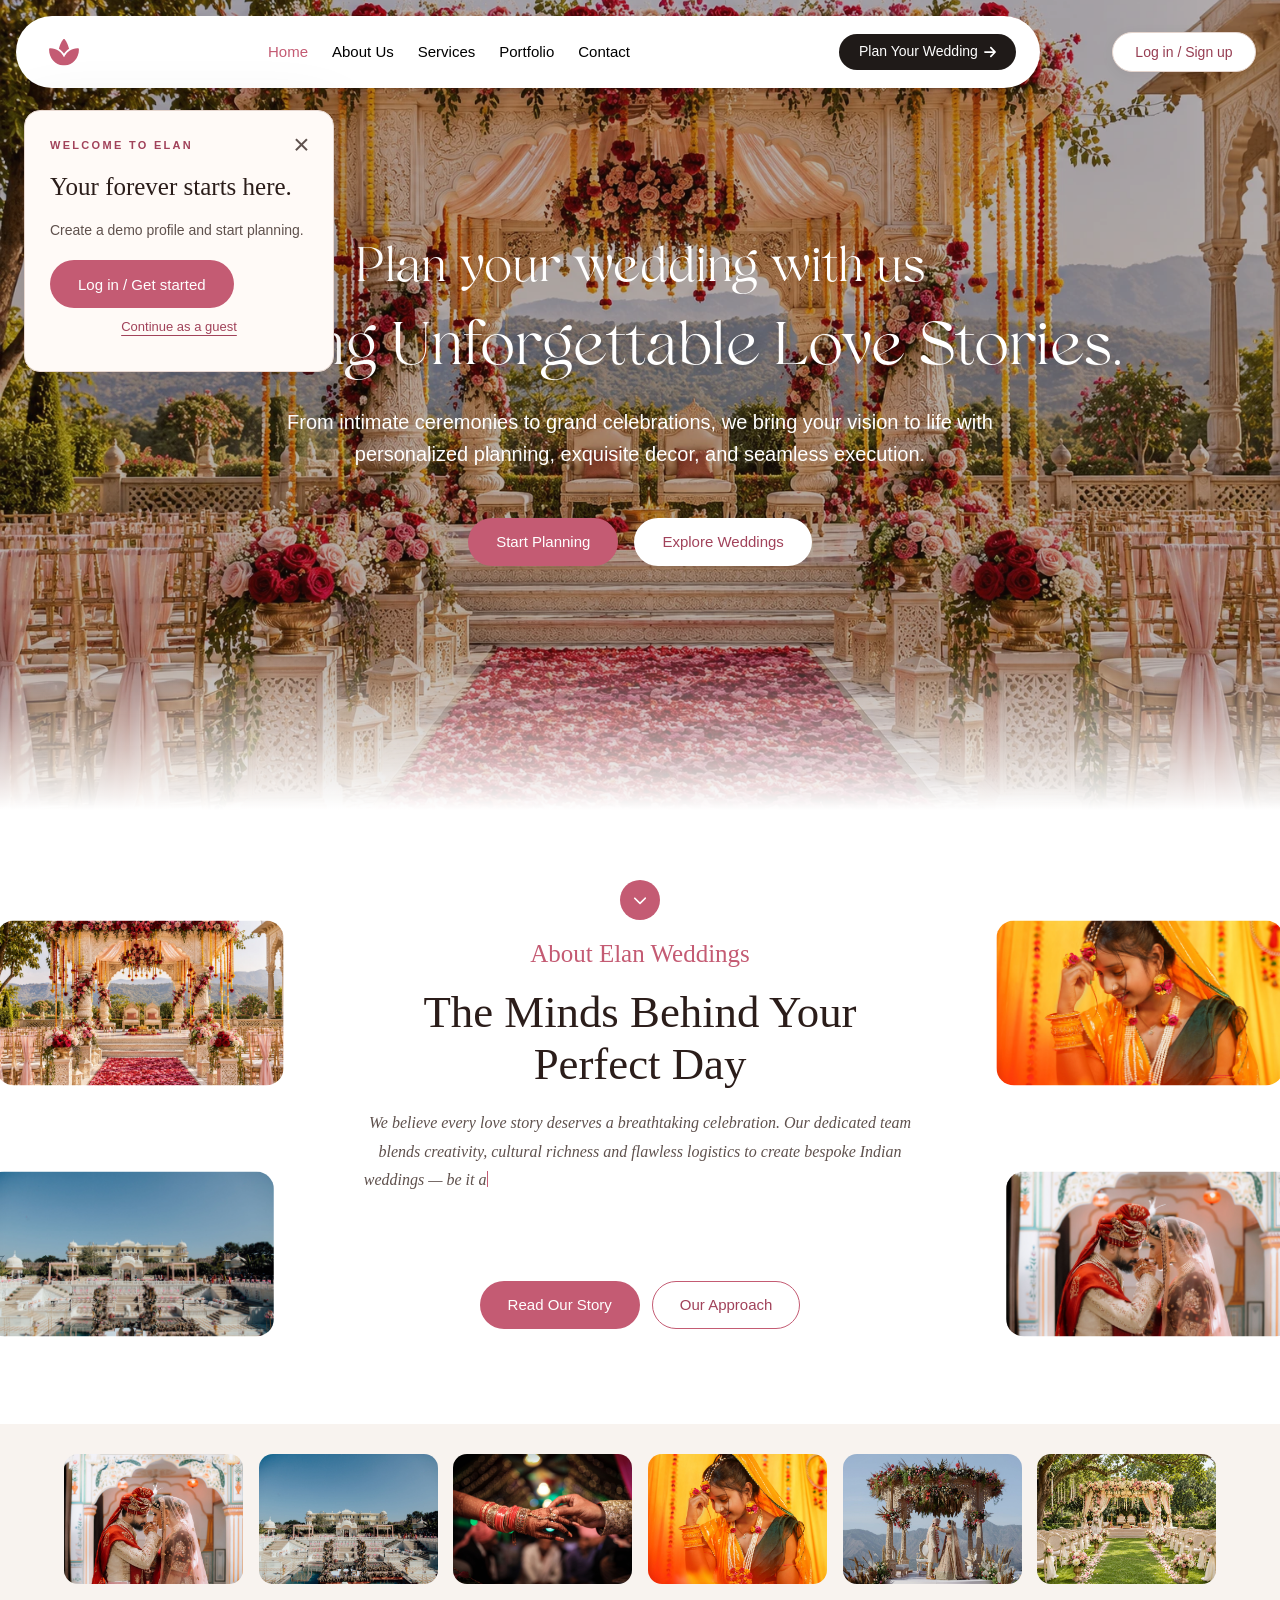
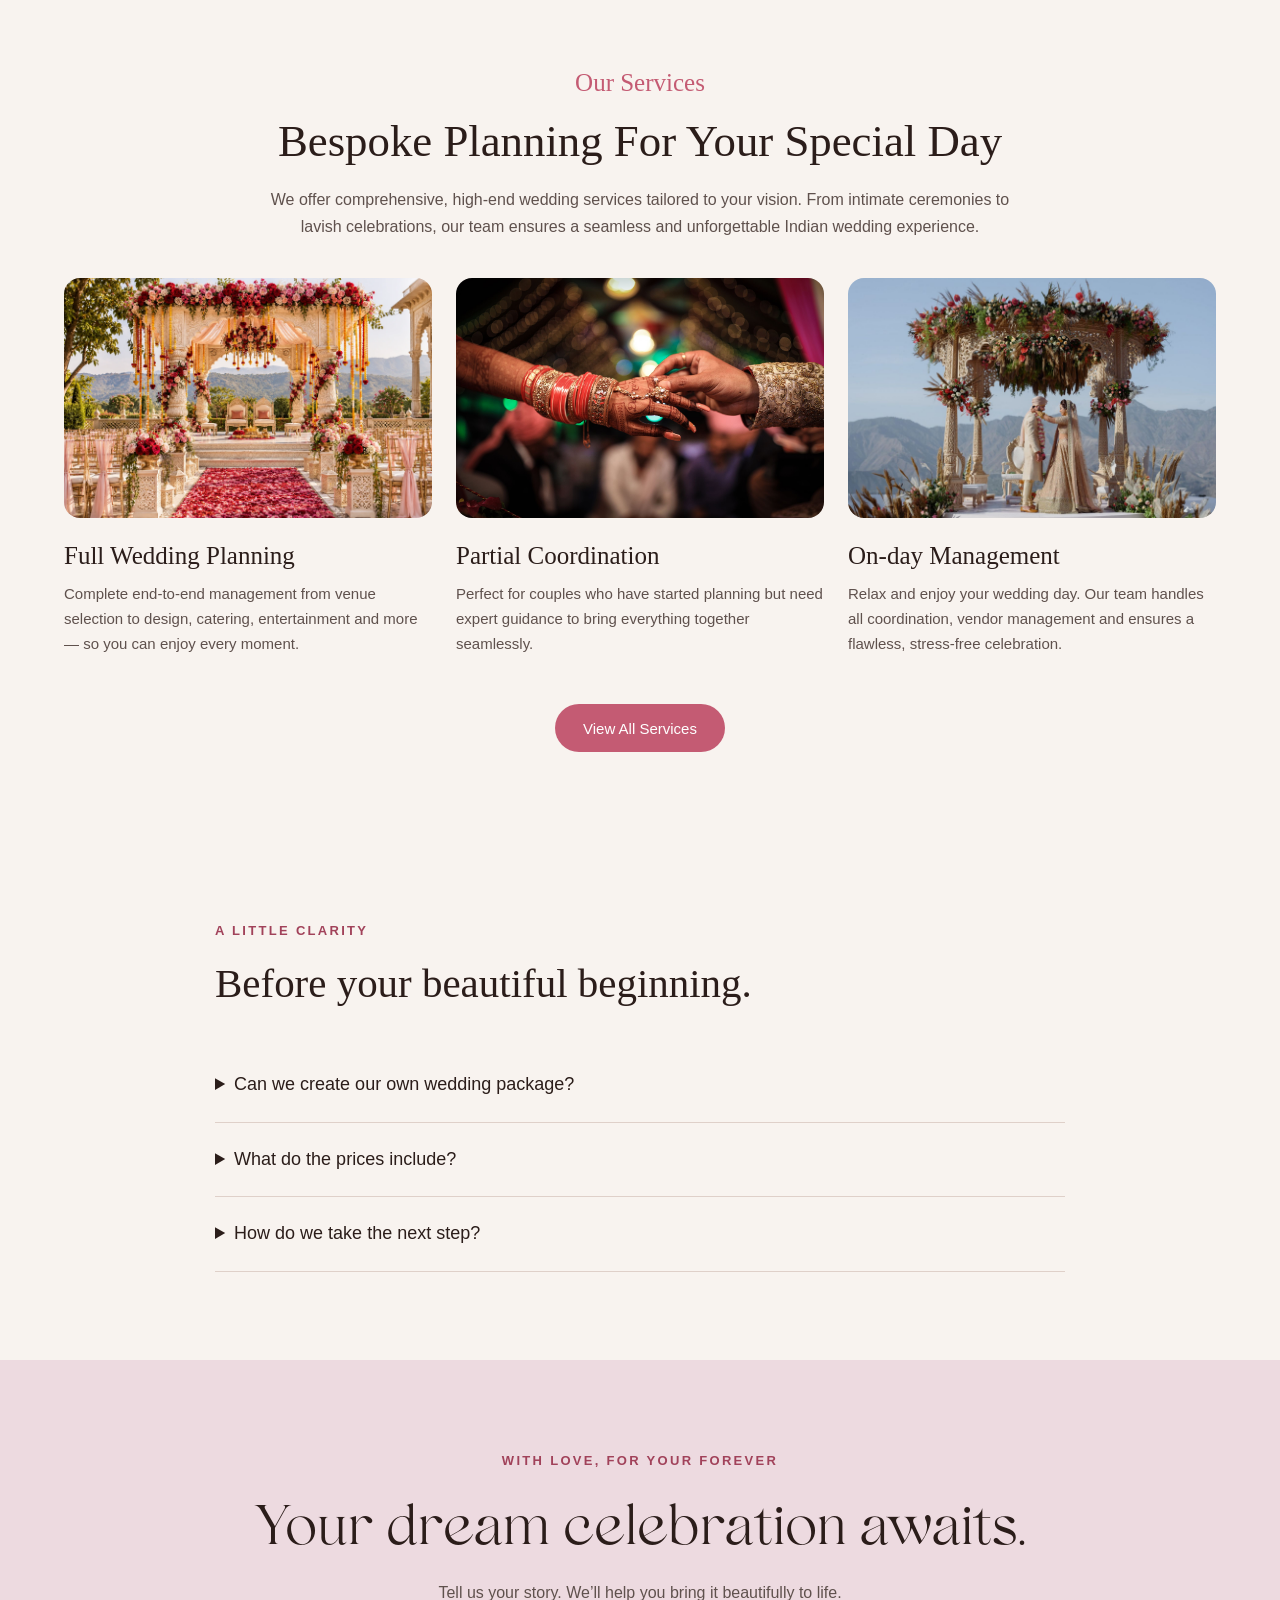
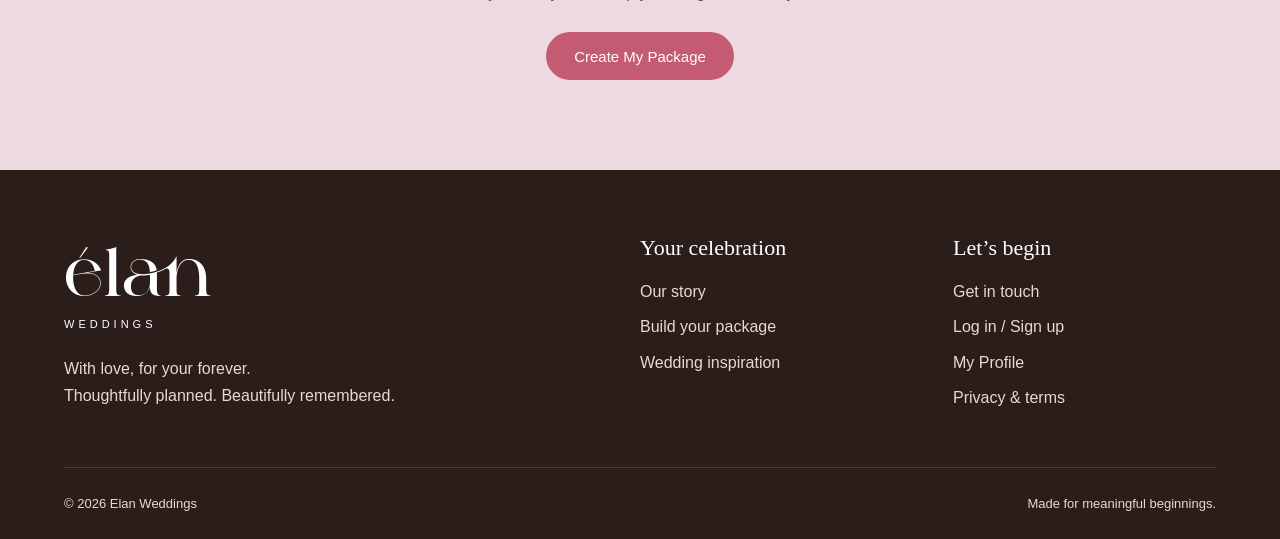
==== index.html @ fcae48fb "Build Elan Weddings static wedding planning site" ====
<!DOCTYPE html><html lang="en"><head><meta charset="UTF-8"><meta name="viewport" content="width=device-width, initial-scale=1"><meta name="description" content="Elan Weddings — thoughtful Indian wedding planning, bespoke celebrations and a personalized wedding package builder."><meta name="theme-color" content="#c45b73"><title>Bespoke Indian Wedding Planning | Elan Weddings</title><link rel="icon" href="assets/b7664.svg" type="image/svg+xml"><script>document.documentElement.classList.add("js-motion");</script><link rel="stylesheet" href="css/index.css?v=page-css-1"><script src="site.js?v=motion-overlap-4" defer></script></head><body data-page="index.html"><a class="skip" href="#main">Skip to content</a><header class="nav-wrap"><nav class="nav" aria-label="Main navigation"><a href="index.html" aria-label="Elan Weddings home"><img src="assets/b7664.svg" width="30" height="30" alt="Elan Weddings logo"></a><button class="menu-toggle" aria-expanded="false" aria-controls="nav-links" aria-label="Open navigation">☰</button><div class="nav-links" id="nav-links"><a href="index.html" class="active" aria-current="page">Home</a><a href="about.html">About Us</a><a href="custom-service-builder.html">Services</a><a href="portfolio.html">Portfolio</a><a href="contact.html">Contact</a></div><a class="nav-cta" href="custom-service-builder.html">Plan Your Wedding<img src="assets/c464f.svg" width="12" height="14" alt=""></a></nav></header><div class="account-access" aria-label="Account"><a href="login.html" data-account-link>Log in / Sign up</a></div><main id="main"><div class="intro" aria-hidden="true"><img src="assets/b7664.svg" alt=""><div class="intro-name">élan</div><p>WEDDINGS</p><span>Every love story deserves a beautiful beginning.</span></div><aside class="login-nudge" hidden aria-label="Planning profile"><button class="close" id="dismiss-login" aria-label="Dismiss login invitation">×</button><p class="eyebrow">WELCOME TO ELAN</p><h3>Your forever starts here.</h3><p>Create a demo profile and start planning.</p><button class="btn" data-login>Log in / Get started</button><button class="text-button" id="guest">Continue as a guest</button></aside>  <!-- ================= HERO ================= -->
  <div class="hero">
    <img class="hero-bg" src="assets/wedding-hero-hd.webp" alt="">
    <div class="hero-shade"></div>
    <div class="hero-fade"></div>

    <div class="hero-text">
      <p class="hero-small serif text-reveal">Plan your wedding with us</p>
      <h1 class="hero-big" aria-label="Crafting Unforgettable Love Stories."><span class="text-word" style="--word:0" aria-hidden="true">Crafting</span> <span class="text-word" style="--word:1" aria-hidden="true">Unforgettable</span> <span class="text-word" style="--word:2" aria-hidden="true">Love</span> <span class="text-word" style="--word:3" aria-hidden="true">Stories.</span></h1>
      <p class="hero-desc text-reveal">From intimate ceremonies to grand celebrations, we bring your vision to life with personalized planning, exquisite decor, and seamless execution.</p>
    </div>

    <div class="hero-buttons text-reveal">
      <a class="btn btn-start" href="custom-service-builder.html">Start Planning</a>
      <a class="btn btn-watch" href="portfolio.html">
        Explore Weddings
        
      </a>
    </div>
  </div>

  <!-- ================= ABOUT ================= -->
  <div class="about reveal">
    <div class="about-inner">
      <img class="about-photo round-photo" src="assets/wedding-hero-hd.webp" alt="">
      <img class="about-photo round-photo" src="assets/f022b.png" alt="">
      <img class="about-photo round-photo" src="assets/32705.png" alt="">
      <img class="about-photo round-photo" src="assets/11c8b.png" alt="">

      <div class="about-center">
        <div class="about-badge">
          <img src="assets/e6e7f.svg" width="14" height="14" alt="">
        </div>
        <p class="kicker">About Elan Weddings</p>
        <h2 class="title">The Minds Behind Your<br>Perfect Day</h2>
        <p class="about-text" data-typewriter data-type-speed="16">We believe every love story deserves a breathtaking celebration. Our dedicated team blends creativity, cultural richness and flawless logistics to create bespoke Indian weddings — be it a close gathering or a grand affair. From mehendi rituals to modern experiences, we handle every detail so you can cherish what truly matters — love, family and forever together.</p>
        <div class="about-buttons">
          <a class="btn" href="about.html#story">Read Our Story</a>
          <a class="btn btn-outline" href="about.html#approach">Our Approach</a>
        </div>
      </div>
    </div>
  </div>

  <!-- ================= PHOTO STRIP ================= -->
  <div class="strip">
    <div class="strip-row">
      <img class="round-photo" src="assets/11c8b.png" alt="">
      <img class="round-photo" src="assets/f022b.png" alt="">
      <img class="round-photo" src="assets/5059a.png" alt="">
      <img class="round-photo" src="assets/32705.png" alt="">
      <img class="round-photo" src="assets/e211d.png" alt="">
      <img class="round-photo" src="assets/wedding-garden-hd.webp" alt="">
    </div>
  </div>

  <!-- ================= SERVICES ================= -->
  <div class="services reveal">
    <div class="container">
      <p class="kicker">Our Services</p>
      <h2 class="title">Bespoke Planning For Your Special Day</h2>
      <p class="lead">We offer comprehensive, high-end wedding services tailored to your vision. From intimate ceremonies to lavish celebrations, our team ensures a seamless and unforgettable Indian wedding experience.</p>

      <div class="cards">
        <div class="card">
          <img class="round-photo" src="assets/wedding-hero-hd.webp" alt="">
          <h3>Full Wedding Planning</h3>
          <p>Complete end-to-end management from venue selection to design, catering, entertainment and more — so you can enjoy every moment.</p>
        </div>
        <div class="card">
          <img class="round-photo" src="assets/5059a.png" alt="">
          <h3>Partial Coordination</h3>
          <p>Perfect for couples who have started planning but need expert guidance to bring everything together seamlessly.</p>
        </div>
        <div class="card">
          <img class="round-photo" src="assets/e211d.png" alt="">
          <h3>On-day Management</h3>
          <p>Relax and enjoy your wedding day. Our team handles all coordination, vendor management and ensures a flawless, stress-free celebration.</p>
        </div>
      </div>

      <a class="btn" href="custom-service-builder.html">View All Services</a>
    </div>
  </div>
<section class="section container faq reveal"><p class="eyebrow">A LITTLE CLARITY</p><h2>Before your beautiful beginning.</h2><details><summary>Can we create our own wedding package?</summary><p>Absolutely. Choose your planning level, aesthetic, services and celebration scale in our package builder. Your estimate updates with every selection.</p></details><details><summary>What do the prices include?</summary><p>Prices are illustrative starting estimates in Indian rupees. The aesthetic covers design direction; décor covers execution. The experience fee covers guest coordination, not accommodation. Final vendor costs, travel and taxes are confirmed separately.</p></details><details><summary>How do we take the next step?</summary><p>Build a package, then open the contact page to prepare your enquiry. You can download it or send it through your email app.</p></details></section><section class="invitation reveal"><div class="container"><p class="eyebrow">WITH LOVE, FOR YOUR FOREVER</p><h2>Your dream celebration awaits.</h2><p>Tell us your story. We’ll help you bring it beautifully to life.</p><a class="btn" href="custom-service-builder.html">Create My Package</a></div></section></main><footer class="footer"><div class="container footer-grid"><div><a class="wordmark" href="index.html">élan<span>WEDDINGS</span></a><p>With love, for your forever.<br>Thoughtfully planned. Beautifully remembered.</p></div><div><h3>Your celebration</h3><a href="about.html">Our story</a><a href="custom-service-builder.html">Build your package</a><a href="portfolio.html">Wedding inspiration</a></div><div><h3>Let’s begin</h3><a href="contact.html">Get in touch</a><a href="login.html">Log in / Sign up</a><a href="profile.html">My Profile</a><a href="privacy.html">Privacy & terms</a></div></div><div class="container footer-bottom"><span>© 2026 Elan Weddings</span><span>Made for meaningful beginnings.</span></div></footer><dialog id="login-dialog" aria-labelledby="login-title">
  <button class="close" data-close aria-label="Close login">×</button>
  <p class="eyebrow">YOUR WEDDING JOURNEY</p>
  <h2 id="login-title">Your forever starts here.</h2>
  <p class="auth-demo-note">Demo only — use sample details. No real account is created. Passwords are not verified, saved or sent.</p>
  <div id="auth-fields">
    <div class="auth-modes" aria-label="Choose signup or login">
      <button class="auth-mode active" type="button" data-mode="signup" aria-pressed="true">Create account</button>
      <button class="auth-mode" type="button" data-mode="login" aria-pressed="false">Log in</button>
    </div>
    <form id="login-form">
      <label id="auth-name-field" for="auth-name">Your name<input id="auth-name" name="name" required maxlength="60" autocomplete="off" placeholder="Your name"></label>
      <label for="auth-email">Email address<input id="auth-email" name="email" type="email" required maxlength="254" autocomplete="off" placeholder="you@example.com"></label>
      <label for="auth-password">Password</label>
      <div class="password-field"><input id="auth-password" type="password" required minlength="8" maxlength="128" autocomplete="new-password" placeholder="At least 8 characters" aria-describedby="password-help"><button type="button" id="toggle-password" aria-label="Show or hide password" aria-controls="auth-password" aria-pressed="false">Show</button></div>
      <p id="password-help" class="small">Use any sample password of 8 or more characters.</p>
      <button class="btn" type="submit" id="auth-submit">Create Demo Profile</button>
    </form>
  </div>
  <div id="auth-success" hidden>
    <span class="auth-check" aria-hidden="true">✓</span>
    <p id="profile-email"></p>
    <p>Your demo profile is ready. Let’s plan something beautiful.</p>
    <a href="profile.html" class="btn">View My Profile</a><a href="custom-service-builder.html" class="btn btn-outline">Explore My Package</a>
    <button class="text-button" id="logout" type="button">Log out & clear demo profile</button>
  </div>
  <p id="login-status" role="status"></p>
</dialog><div id="toast" role="status"></div></body></html>
---- css/index.css ----
@import url("./shared.css");

/* Home page entrypoint: hero, story, photo strip, services and FAQ. */
body[data-page="index.html"] {}
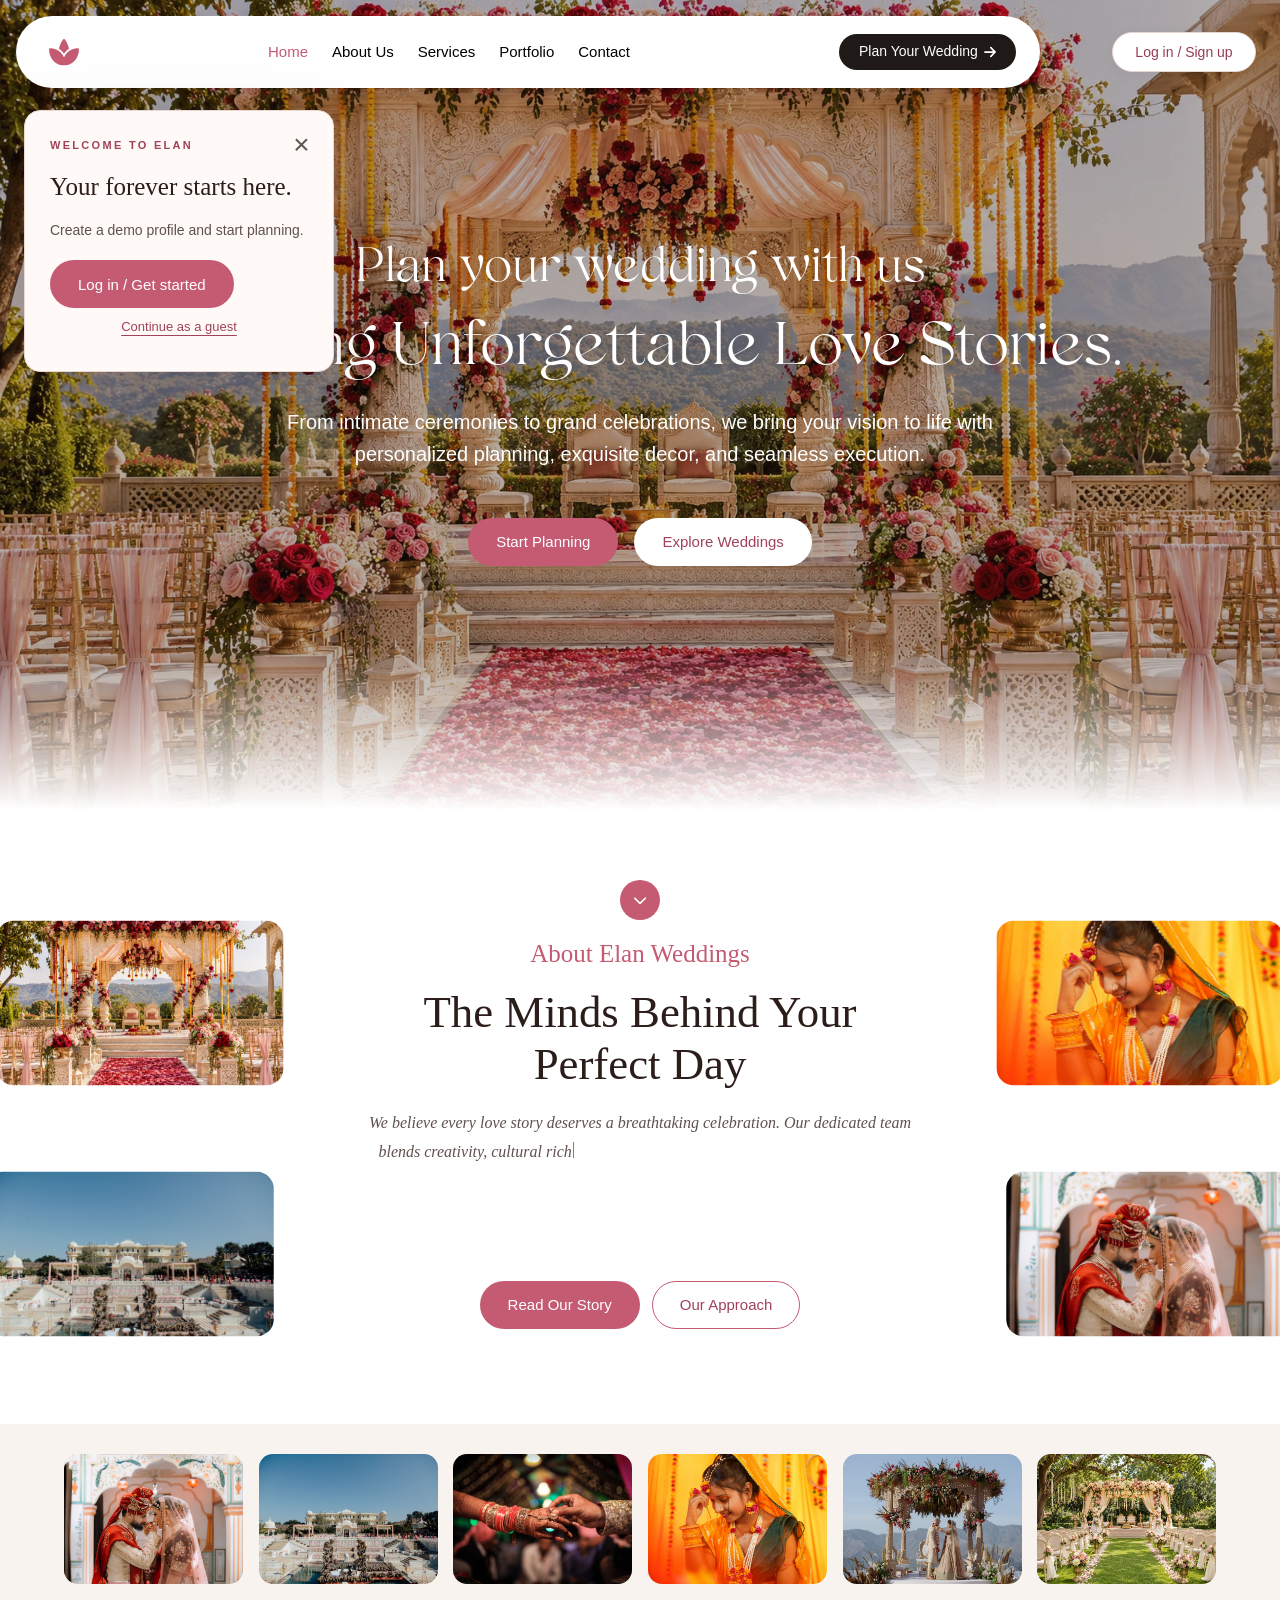
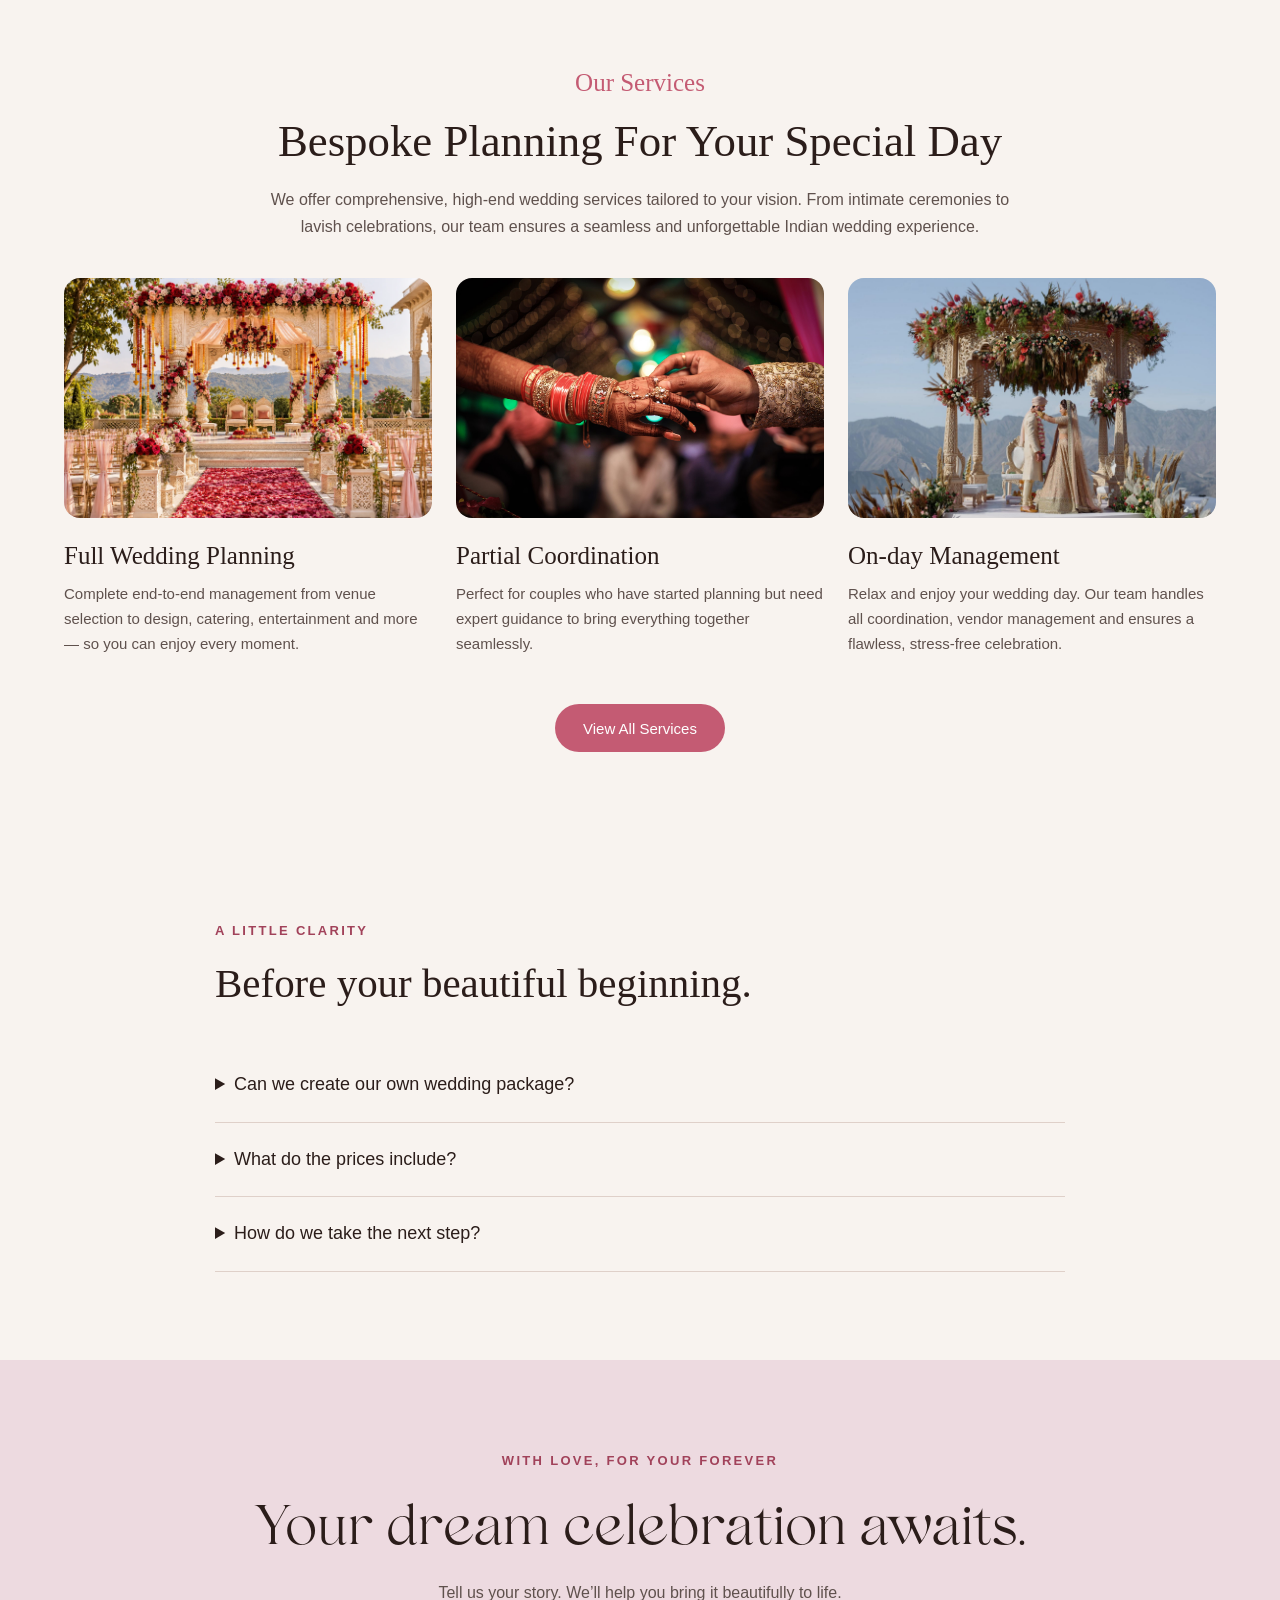
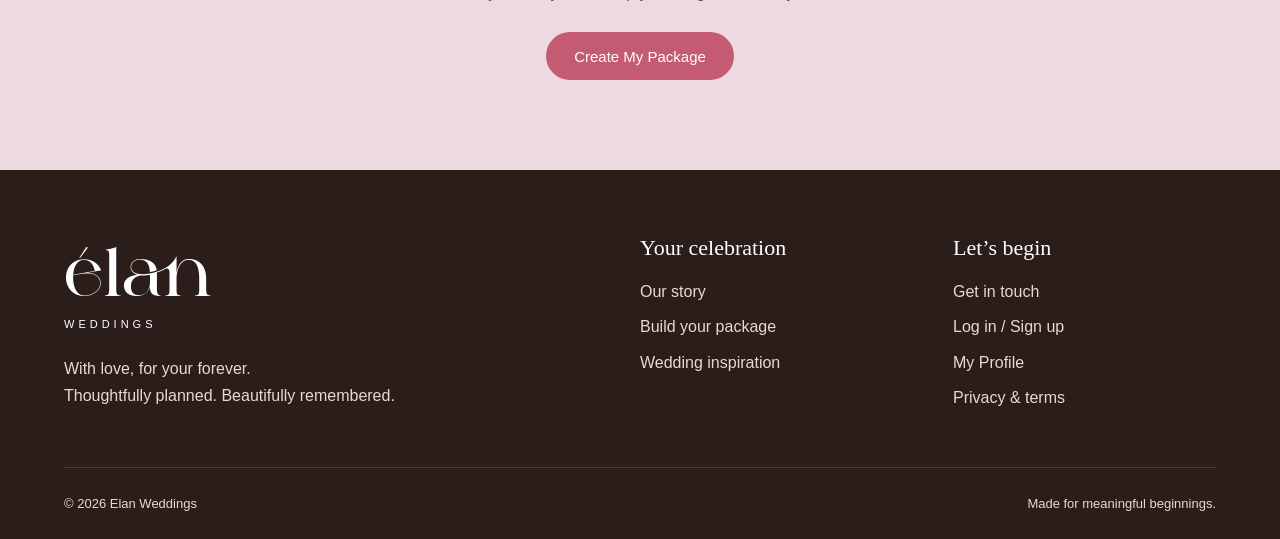
==== commit f4a76b9d: "Split page JavaScript into shared and page modules" ====
--- a/index.html
+++ b/index.html
@@ -1,4 +1,4 @@
-<!DOCTYPE html><html lang="en"><head><meta charset="UTF-8"><meta name="viewport" content="width=device-width, initial-scale=1"><meta name="description" content="Elan Weddings — thoughtful Indian wedding planning, bespoke celebrations and a personalized wedding package builder."><meta name="theme-color" content="#c45b73"><title>Bespoke Indian Wedding Planning | Elan Weddings</title><link rel="icon" href="assets/b7664.svg" type="image/svg+xml"><script>document.documentElement.classList.add("js-motion");</script><link rel="stylesheet" href="css/index.css?v=page-css-1"><script src="site.js?v=motion-overlap-4" defer></script></head><body data-page="index.html"><a class="skip" href="#main">Skip to content</a><header class="nav-wrap"><nav class="nav" aria-label="Main navigation"><a href="index.html" aria-label="Elan Weddings home"><img src="assets/b7664.svg" width="30" height="30" alt="Elan Weddings logo"></a><button class="menu-toggle" aria-expanded="false" aria-controls="nav-links" aria-label="Open navigation">☰</button><div class="nav-links" id="nav-links"><a href="index.html" class="active" aria-current="page">Home</a><a href="about.html">About Us</a><a href="custom-service-builder.html">Services</a><a href="portfolio.html">Portfolio</a><a href="contact.html">Contact</a></div><a class="nav-cta" href="custom-service-builder.html">Plan Your Wedding<img src="assets/c464f.svg" width="12" height="14" alt=""></a></nav></header><div class="account-access" aria-label="Account"><a href="login.html" data-account-link>Log in / Sign up</a></div><main id="main"><div class="intro" aria-hidden="true"><img src="assets/b7664.svg" alt=""><div class="intro-name">élan</div><p>WEDDINGS</p><span>Every love story deserves a beautiful beginning.</span></div><aside class="login-nudge" hidden aria-label="Planning profile"><button class="close" id="dismiss-login" aria-label="Dismiss login invitation">×</button><p class="eyebrow">WELCOME TO ELAN</p><h3>Your forever starts here.</h3><p>Create a demo profile and start planning.</p><button class="btn" data-login>Log in / Get started</button><button class="text-button" id="guest">Continue as a guest</button></aside>  <!-- ================= HERO ================= -->
+<!DOCTYPE html><html lang="en"><head><meta charset="UTF-8"><meta name="viewport" content="width=device-width, initial-scale=1"><meta name="description" content="Elan Weddings — thoughtful Indian wedding planning, bespoke celebrations and a personalized wedding package builder."><meta name="theme-color" content="#c45b73"><title>Bespoke Indian Wedding Planning | Elan Weddings</title><link rel="icon" href="assets/b7664.svg" type="image/svg+xml"><script>document.documentElement.classList.add("js-motion");</script><link rel="stylesheet" href="css/index.css?v=page-css-1"><script src="js/shared.js?v=shared-js-1" defer></script><script src="js/index.js?v=page-js-1" defer></script></head><body data-page="index.html"><a class="skip" href="#main">Skip to content</a><header class="nav-wrap"><nav class="nav" aria-label="Main navigation"><a href="index.html" aria-label="Elan Weddings home"><img src="assets/b7664.svg" width="30" height="30" alt="Elan Weddings logo"></a><button class="menu-toggle" aria-expanded="false" aria-controls="nav-links" aria-label="Open navigation">☰</button><div class="nav-links" id="nav-links"><a href="index.html" class="active" aria-current="page">Home</a><a href="about.html">About Us</a><a href="custom-service-builder.html">Services</a><a href="portfolio.html">Portfolio</a><a href="contact.html">Contact</a></div><a class="nav-cta" href="custom-service-builder.html">Plan Your Wedding<img src="assets/c464f.svg" width="12" height="14" alt=""></a></nav></header><div class="account-access" aria-label="Account"><a href="login.html" data-account-link>Log in / Sign up</a></div><main id="main"><div class="intro" aria-hidden="true"><img src="assets/b7664.svg" alt=""><div class="intro-name">élan</div><p>WEDDINGS</p><span>Every love story deserves a beautiful beginning.</span></div><aside class="login-nudge" hidden aria-label="Planning profile"><button class="close" id="dismiss-login" aria-label="Dismiss login invitation">×</button><p class="eyebrow">WELCOME TO ELAN</p><h3>Your forever starts here.</h3><p>Create a demo profile and start planning.</p><button class="btn" data-login>Log in / Get started</button><button class="text-button" id="guest">Continue as a guest</button></aside>  <!-- ================= HERO ================= -->
   <div class="hero">
     <img class="hero-bg" src="assets/wedding-hero-hd.webp" alt="">
     <div class="hero-shade"></div>
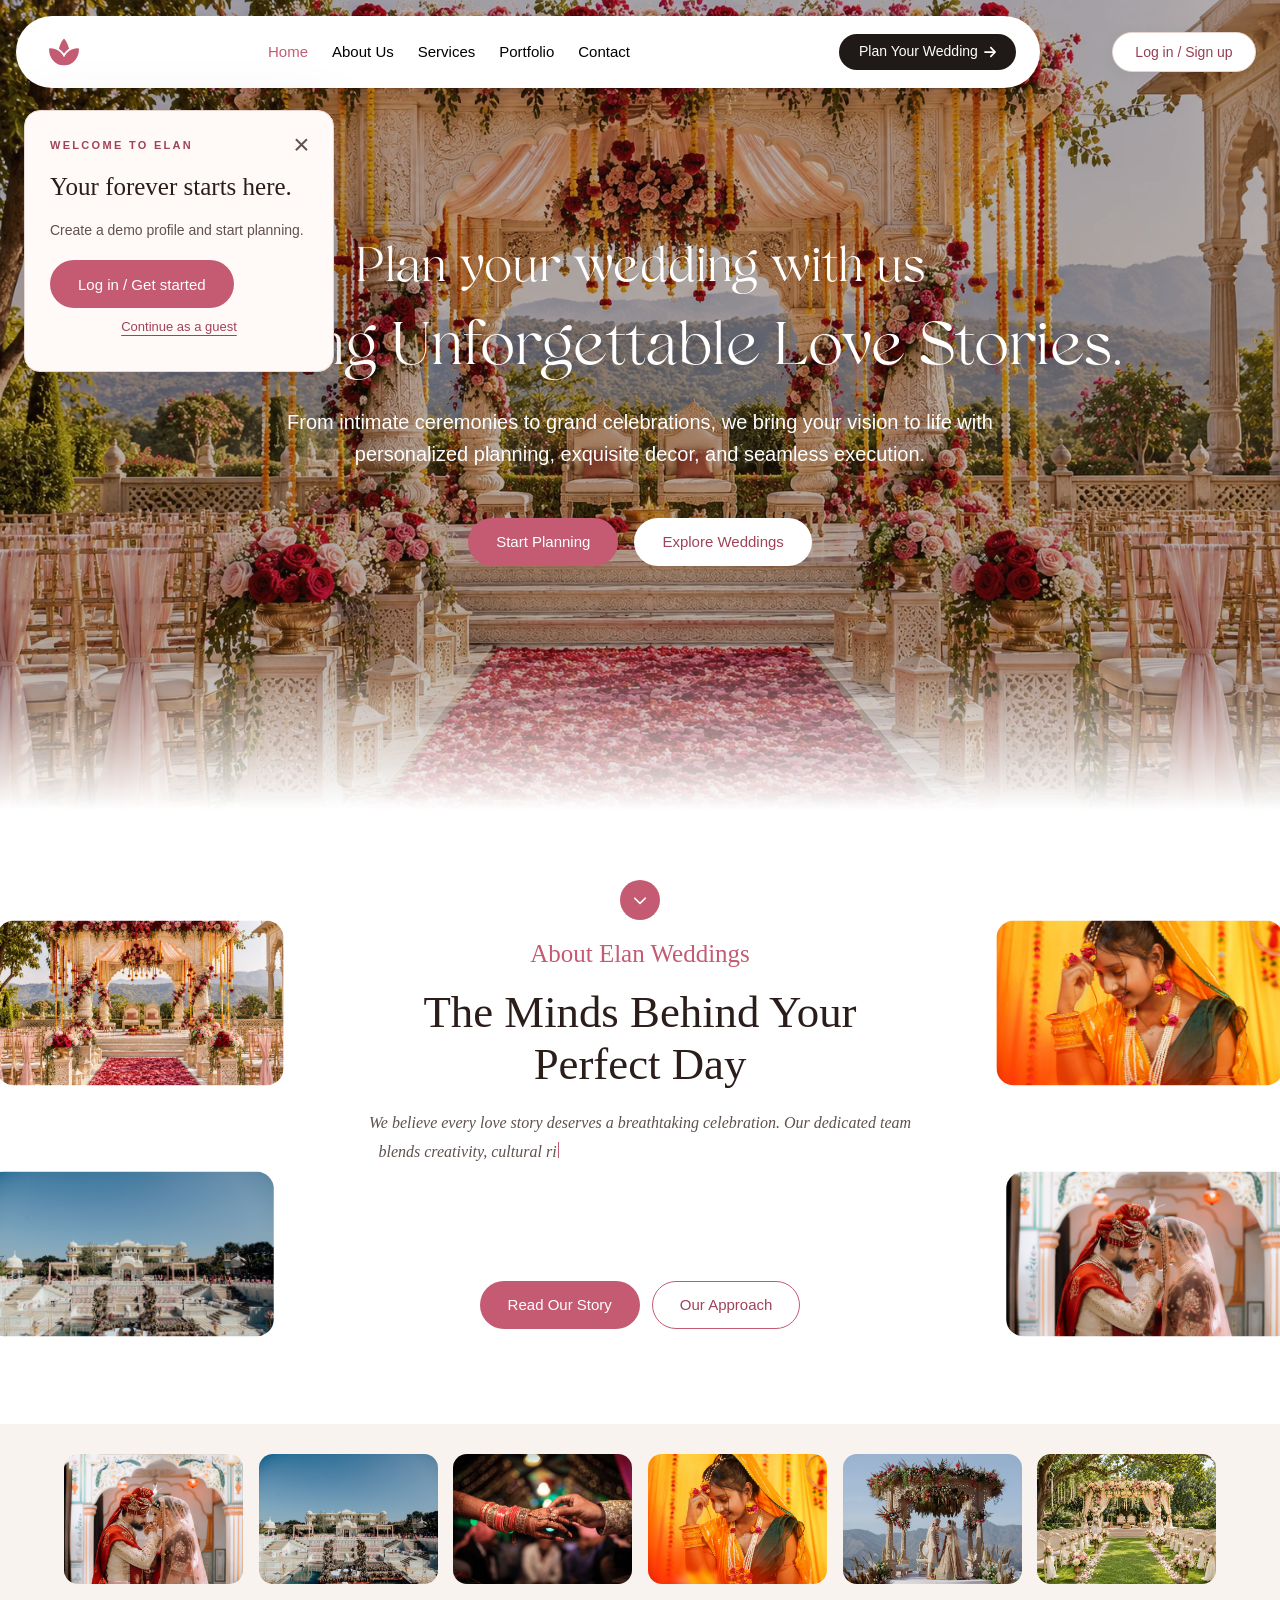
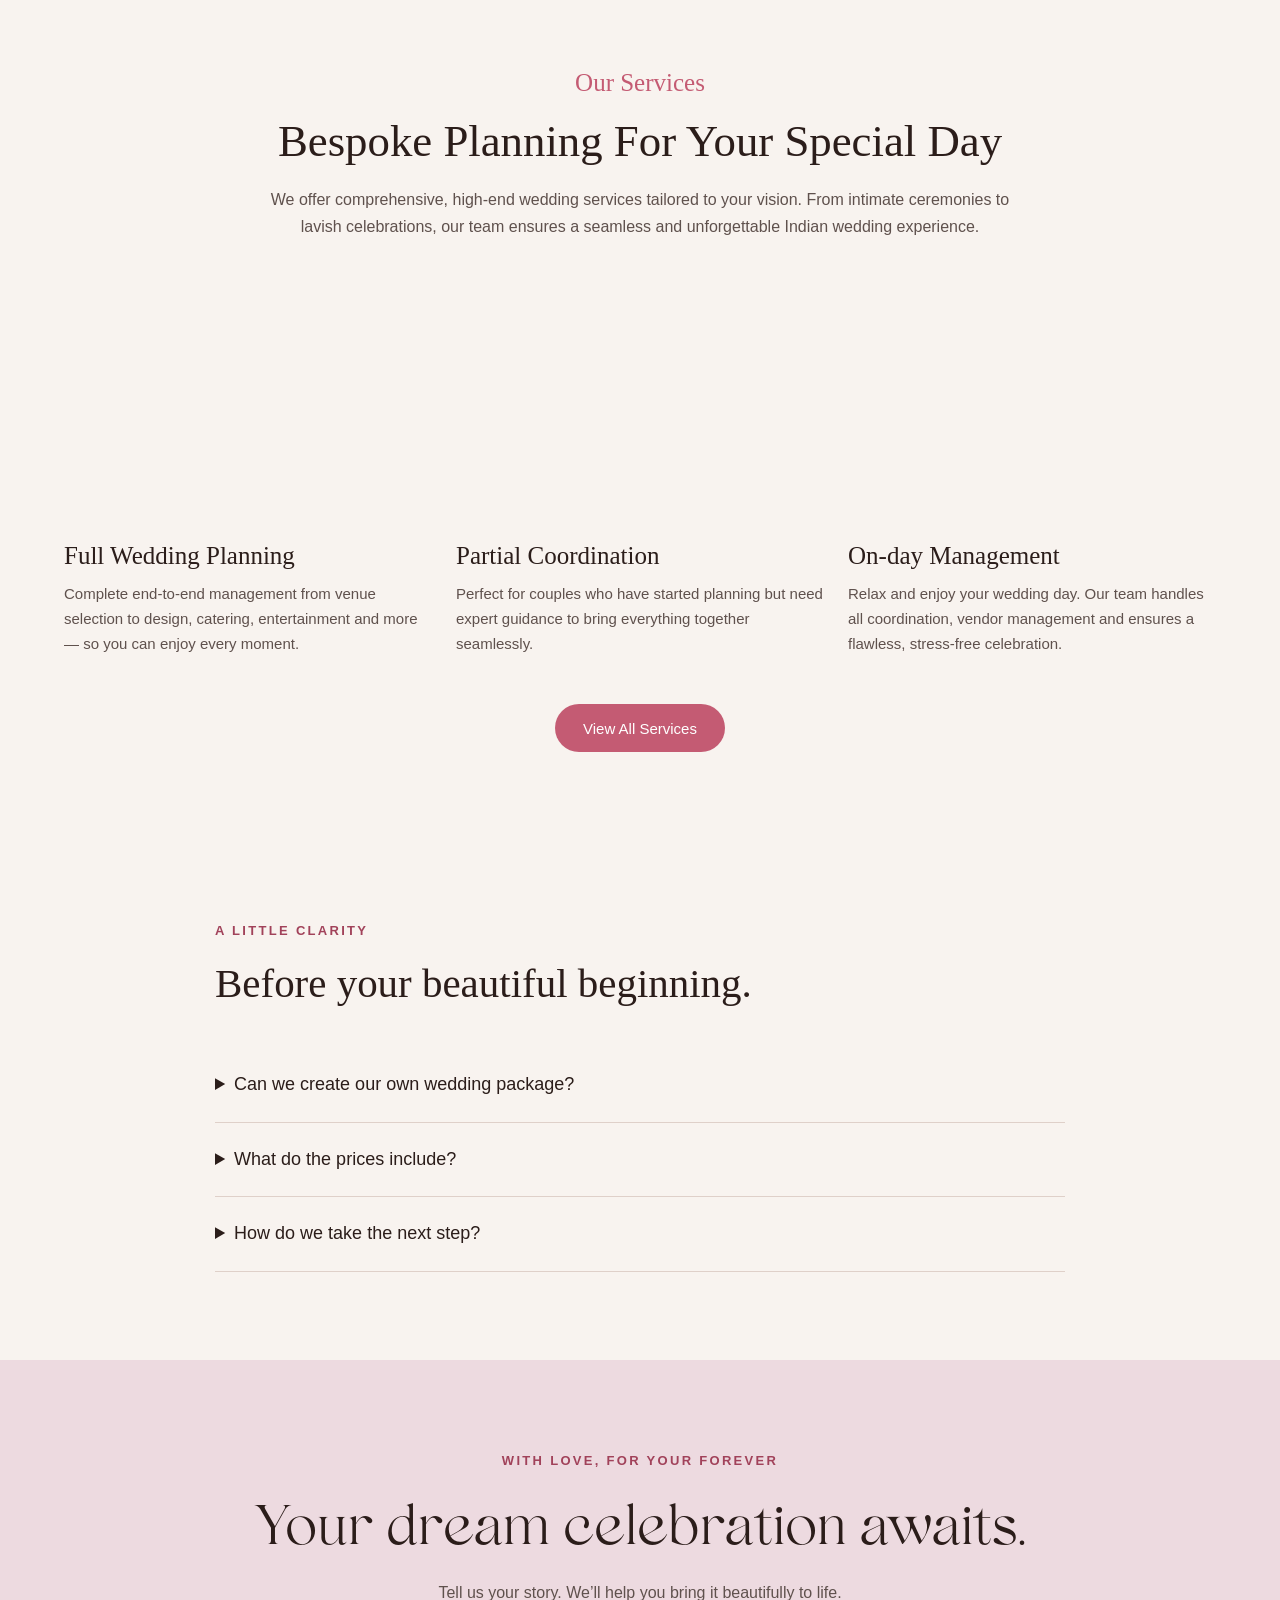
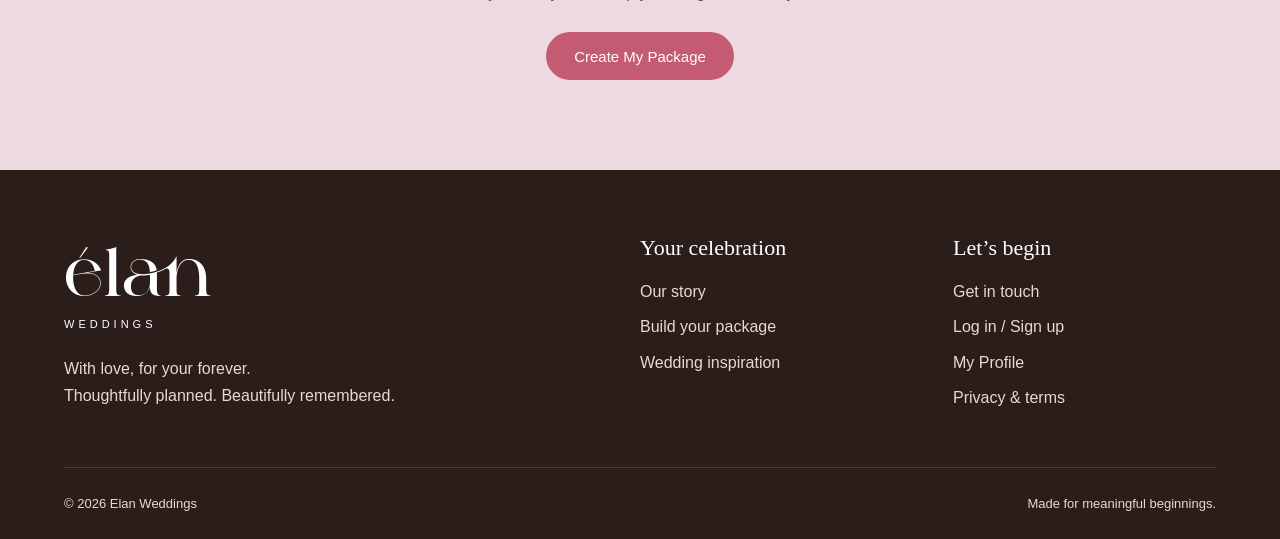
==== commit 18861bec: "Make every page stylesheet and script self-contained" ====
--- a/index.html
+++ b/index.html
@@ -1,4 +1,4 @@
-<!DOCTYPE html><html lang="en"><head><meta charset="UTF-8"><meta name="viewport" content="width=device-width, initial-scale=1"><meta name="description" content="Elan Weddings — thoughtful Indian wedding planning, bespoke celebrations and a personalized wedding package builder."><meta name="theme-color" content="#c45b73"><title>Bespoke Indian Wedding Planning | Elan Weddings</title><link rel="icon" href="assets/b7664.svg" type="image/svg+xml"><script>document.documentElement.classList.add("js-motion");</script><link rel="stylesheet" href="css/index.css?v=page-css-1"><script src="js/shared.js?v=shared-js-1" defer></script><script src="js/index.js?v=page-js-1" defer></script></head><body data-page="index.html"><a class="skip" href="#main">Skip to content</a><header class="nav-wrap"><nav class="nav" aria-label="Main navigation"><a href="index.html" aria-label="Elan Weddings home"><img src="assets/b7664.svg" width="30" height="30" alt="Elan Weddings logo"></a><button class="menu-toggle" aria-expanded="false" aria-controls="nav-links" aria-label="Open navigation">☰</button><div class="nav-links" id="nav-links"><a href="index.html" class="active" aria-current="page">Home</a><a href="about.html">About Us</a><a href="custom-service-builder.html">Services</a><a href="portfolio.html">Portfolio</a><a href="contact.html">Contact</a></div><a class="nav-cta" href="custom-service-builder.html">Plan Your Wedding<img src="assets/c464f.svg" width="12" height="14" alt=""></a></nav></header><div class="account-access" aria-label="Account"><a href="login.html" data-account-link>Log in / Sign up</a></div><main id="main"><div class="intro" aria-hidden="true"><img src="assets/b7664.svg" alt=""><div class="intro-name">élan</div><p>WEDDINGS</p><span>Every love story deserves a beautiful beginning.</span></div><aside class="login-nudge" hidden aria-label="Planning profile"><button class="close" id="dismiss-login" aria-label="Dismiss login invitation">×</button><p class="eyebrow">WELCOME TO ELAN</p><h3>Your forever starts here.</h3><p>Create a demo profile and start planning.</p><button class="btn" data-login>Log in / Get started</button><button class="text-button" id="guest">Continue as a guest</button></aside>  <!-- ================= HERO ================= -->
+<!DOCTYPE html><html lang="en"><head><meta charset="UTF-8"><meta name="viewport" content="width=device-width, initial-scale=1"><meta name="description" content="Elan Weddings — thoughtful Indian wedding planning, bespoke celebrations and a personalized wedding package builder."><meta name="theme-color" content="#c45b73"><title>Bespoke Indian Wedding Planning | Elan Weddings</title><link rel="icon" href="assets/b7664.svg" type="image/svg+xml"><script>document.documentElement.classList.add("js-motion");</script><link rel="stylesheet" href="css/index.css?v=page-css-1"><script src="js/index.js?v=page-js-1" defer></script></head><body data-page="index.html"><a class="skip" href="#main">Skip to content</a><header class="nav-wrap"><nav class="nav" aria-label="Main navigation"><a href="index.html" aria-label="Elan Weddings home"><img src="assets/b7664.svg" width="30" height="30" alt="Elan Weddings logo"></a><button class="menu-toggle" aria-expanded="false" aria-controls="nav-links" aria-label="Open navigation">☰</button><div class="nav-links" id="nav-links"><a href="index.html" class="active" aria-current="page">Home</a><a href="about.html">About Us</a><a href="custom-service-builder.html">Services</a><a href="portfolio.html">Portfolio</a><a href="contact.html">Contact</a></div><a class="nav-cta" href="custom-service-builder.html">Plan Your Wedding<img src="assets/c464f.svg" width="12" height="14" alt=""></a></nav></header><div class="account-access" aria-label="Account"><a href="login.html" data-account-link>Log in / Sign up</a></div><main id="main"><div class="intro" aria-hidden="true"><img src="assets/b7664.svg" alt=""><div class="intro-name">élan</div><p>WEDDINGS</p><span>Every love story deserves a beautiful beginning.</span></div><aside class="login-nudge" hidden aria-label="Planning profile"><button class="close" id="dismiss-login" aria-label="Dismiss login invitation">×</button><p class="eyebrow">WELCOME TO ELAN</p><h3>Your forever starts here.</h3><p>Create a demo profile and start planning.</p><button class="btn" data-login>Log in / Get started</button><button class="text-button" id="guest">Continue as a guest</button></aside>  <!-- ================= HERO ================= -->
   <div class="hero">
     <img class="hero-bg" src="assets/wedding-hero-hd.webp" alt="">
     <div class="hero-shade"></div>
--- a/css/index.css
+++ b/css/index.css
@@ -1,4 +1,174 @@
-@import url("./shared.css");
+@font-face{font-family:Svetze;src:url('../assets/Svetze.otf')}@font-face{font-family:Against;src:url('../assets/Against regular.ttf')}*{box-sizing:border-box}html{scroll-behavior:smooth;scroll-padding-top:115px}body{margin:0;background:#f8f3ef;color:#5f514d;font:16px/1.65 Arial,sans-serif}h1,h2,h3,p{margin:0 0 18px}h1,h2,h3{font-family:Georgia,serif;font-weight:400;color:#2b1d1a;line-height:1.17}h1{font-size:clamp(40px,5vw,68px)}h2{font-size:clamp(30px,3.2vw,46px)}h3{font-size:25px}a{color:inherit;text-decoration:none}button,input,textarea,select{font:inherit}button,a,input,textarea,select{ -webkit-tap-highlight-color:transparent}button{cursor:pointer}button:disabled{cursor:not-allowed;opacity:.5}img{display:block;max-width:100%;object-fit:cover}button{color:inherit}a:focus-visible,button:focus-visible,summary:focus-visible{outline:3px solid #8c354c;outline-offset:5px}input:focus,select:focus,textarea:focus{outline:2px solid #c45b73;outline-offset:2px}[hidden]{display:none!important}.container{width:min(1152px,calc(100% - 48px));margin:auto}.section{padding-top:88px;padding-bottom:88px}.eyebrow,.step-kicker{font-size:13px;letter-spacing:2.3px;font-weight:600;color:#a1425a;text-transform:uppercase}.btn{display:inline-flex;justify-content:center;align-items:center;gap:12px;min-height:48px;padding:12px 27px;border:1px solid transparent;border-radius:999px;background:#c45b73;color:white;font-size:15px;line-height:1.4;transition:background .2s,transform .2s}.btn:hover{background:#a5435a;transform:translateY(-2px)}.btn-outline{background:transparent;border-color:#c45b73;color:#a1425a}.btn-outline:hover{color:white}.text-button{background:none;border:0;padding:8px 0;color:#a1425a;text-decoration:underline;text-underline-offset:4px}.small{font-size:13px;line-height:1.6}.skip{position:fixed;left:16px;top:-100px;background:white;z-index:100;padding:12px}.skip:focus{top:10px}
+/* Exact home-page desktop navigation dimensions, shared on every page. */
+.nav-wrap{position:absolute;top:0;left:0;width:100%;z-index:20}.nav{position:relative;display:flex;align-items:center;width:1024px;max-width:calc(100% - 32px);height:72px;margin:16px auto 0;padding:0 24px 0 33px;border-radius:9999px;background:#fff;box-shadow:0 4px 24px #2b1d1a09}.nav>a:first-child{flex-shrink:0}.nav-links{display:flex;gap:40px;margin-left:168.5px;font-size:15px;line-height:22px;white-space:nowrap}.nav-links a{color:#000}.nav-links a.active,.nav-links a:hover{color:#c45b73}.nav-cta{display:flex;align-items:center;justify-content:space-between;width:177px;flex-shrink:0;height:36px;margin-left:auto;padding:0 20px;border-radius:9999px;background:#1f1a18;color:#fff;font-size:14px;white-space:nowrap}.menu-toggle{display:none}.hero{position:relative;min-height:810px;overflow:hidden;background:#3a2a26;padding:240px 24px 160px;text-align:center}.hero-bg,.hero-shade,.hero-fade{position:absolute;inset:0;width:100%;height:100%}.hero-shade{background:#21130f55}.hero-fade{top:auto;height:160px;background:linear-gradient(transparent,#fff)}.hero-text,.hero-buttons{position:relative}.hero-small{font-family:Svetze,Georgia,serif;font-size:48px;color:#fff;line-height:1.15}.hero-big{font-family:Svetze,Georgia,serif;font-size:clamp(42px,4.7vw,66px);color:white;max-width:1000px;margin:12px auto 22px;text-shadow:0 3px 12px #0003}.hero-desc{max-width:768px;margin:auto;color:#fff;font-size:20px;line-height:1.6}.hero-buttons{display:flex;gap:16px;justify-content:center;margin-top:48px}.btn-watch{background:#fff;color:#a1425a}.kicker{font:25px Georgia,serif;color:#c45b73}.title{font-size:clamp(30px,3.5vw,48px)}.about{background:#fff;padding:55px 24px 80px}.about-inner{position:relative;max-width:1320px;margin:auto;min-height:420px;display:grid;grid-template-columns:1fr 2fr 1fr;gap:24px;align-items:center}.about-center{grid-column:2;grid-row:1/3;text-align:center;padding:15px}.about-photo{width:100%;height:170px;border-radius:18px}.about-photo:nth-child(2){grid-row:2;transform:translateX(-10px)}.about-photo:nth-child(3){grid-column:3;grid-row:1}.about-photo:nth-child(4){grid-column:3;grid-row:2;transform:translateX(10px)}.about-badge{width:40px;height:40px;border-radius:50%;background:#c45b73;display:grid;place-items:center;margin:0 auto 20px}.about-text{font-family:Georgia,serif;font-style:italic;line-height:1.8}.about-buttons{display:flex;justify-content:center;gap:12px;margin-top:28px}.strip{padding:30px 24px}.strip-row{max-width:1152px;display:grid;grid-template-columns:repeat(6,1fr);gap:16px;margin:auto}.strip-row img{width:100%;height:130px;border-radius:14px}.services{padding:55px 0 80px;text-align:center}.lead{max-width:768px;margin:20px auto 38px}.cards{display:grid;grid-template-columns:repeat(3,1fr);gap:24px}.card{text-align:left}.card img{width:100%;height:240px;border-radius:16px}.card h3{margin:23px 0 12px}.card p{font-size:15px}.services>.container>.btn{margin-top:30px}.faq{max-width:850px}.faq h2{margin-bottom:40px}details{padding:22px 0;border-bottom:1px solid #dfd0c9}summary{cursor:pointer;color:#2b1d1a;font-size:18px}details p{margin:20px 0 0}.invitation{text-align:center;padding:90px 24px;background:#eddae0}.invitation h2{font-family:Svetze,Georgia,serif;font-size:clamp(38px,4.3vw,58px)}.invitation p{margin-bottom:26px}.page-heading{padding:166px 24px 55px;text-align:center;max-width:1000px;margin:auto}.page-heading>p:last-child{max-width:620px;margin:24px auto 0}.split{display:grid;grid-template-columns:1fr 1fr;gap:80px;align-items:center}.arch-photo{width:100%;height:560px;border-radius:220px 220px 18px 18px}.split .btn{margin-top:18px}.soft{background:#efe4df}.soft .container>h2,.soft .container>.eyebrow{text-align:center}.three-grid{display:grid;grid-template-columns:repeat(3,1fr);gap:50px;margin-top:55px}.flower{display:block;font-size:38px;color:#c45b73;line-height:1;margin-bottom:20px}.footer{background:#2b1d1a;color:#e8d9d1;padding:65px 0 0}.footer-grid{display:grid;grid-template-columns:2fr 1fr 1fr;gap:50px}.footer h3{color:#fff;font-size:22px}.footer a,.footer .text-button{display:block;margin-bottom:9px;color:#e8d9d1}.wordmark{font:54px Against,Georgia,serif;color:#fff!important}.wordmark span{display:block;font:11px Arial,sans-serif;letter-spacing:4px;margin:8px 0 26px}.footer-bottom{border-top:1px solid #ffffff24;padding:25px 0;margin-top:40px;display:flex;justify-content:space-between;font-size:13px}
+.builder-cover{width:min(1152px,calc(100% - 48px));margin:0 auto 60px;height:220px;overflow:hidden;border-radius:16px}.builder-cover img{width:100%;height:100%}.builder-layout{display:grid;grid-template-columns:minmax(0,1fr) 310px;gap:34px;align-items:start;padding-bottom:85px}.step{padding:0 0 40px;margin-bottom:38px;border-bottom:1px solid #dfd0c9}.step-number{display:none}.step h2{font-size:32px}.step-sub{font-size:15px}.step .cards{grid-template-columns:repeat(2,1fr);gap:16px}.option-card{position:relative;padding:0 0 18px;overflow:hidden;background:white;border:1px solid #e4d8d2;border-radius:14px;text-align:left;transition:border-color .2s,box-shadow .2s}.option-card:hover{border-color:#c45b73}.option-card.selected{border:2px solid #c45b73;box-shadow:0 0 0 3px #c45b7318}.card-media{position:relative;display:block}.card-media img{width:100%;height:150px}.badge{position:absolute;right:12px;top:12px;background:white;border:1px solid #ccc;width:25px;height:25px;border-radius:50%}.selected .badge{background:#c45b73;border-color:#c45b73}.selected .badge:after{content:'✓';display:block;text-align:center;color:white;line-height:23px}.card-title,.card-desc,.card-price{display:block;padding:0 17px}.card-title{font:21px/1.25 Georgia,serif;color:#2b1d1a;margin-top:18px}.card-desc{font-size:14px;line-height:1.5;margin:10px 0;min-height:42px}.card-price{font-size:16px;font-weight:bold;color:#a1425a}.sidebar{position:sticky;top:24px}.sidebar-card{background:#fff;border:1px solid #e4d8d2;border-radius:18px;padding:26px}.sidebar h2{font-size:31px}.sidebar-card>p{font-size:14px}.sidebar .btn{width:100%;margin-top:10px;padding:12px}.package-row{display:grid;grid-template-columns:1fr auto;gap:12px;padding:14px 0;border-bottom:1px solid #eee3df;font-size:14px}.package-row small{display:block;color:#94756c;text-transform:capitalize}.remove-item{border:0;background:none;color:#a1425a;padding:0 0 0 7px;font-size:19px}.package-total{padding:22px 0;display:flex;flex-direction:column;gap:8px}.package-total strong{font:32px Georgia,serif;color:#2b1d1a}.filters{display:flex;gap:12px;justify-content:center;margin-bottom:40px;flex-wrap:wrap}.filter{border:1px solid #c45b734d;border-radius:30px;padding:10px 24px;background:transparent}.filter.active{background:#c45b73;color:white}.gallery{display:grid;grid-template-columns:repeat(3,1fr);gap:40px 26px}.gallery-card{padding:0 0 20px;background:none;border:0;text-align:left}.gallery-card img{width:100%;height:340px;border-radius:150px 150px 12px 12px;transition:filter .3s}.gallery-card:hover img{filter:brightness(.88)}.gallery-meta{display:block;margin:22px 0 10px;color:#a1425a;font-size:13px;letter-spacing:1px}.gallery-card h2{font-size:28px;margin-bottom:12px}.text-link{font-size:14px;text-decoration:underline;text-underline-offset:5px}.contact-layout{display:grid;grid-template-columns:1fr 1.6fr;gap:65px;padding-top:20px}.contact-info img{width:100%;height:270px;border-radius:140px 140px 12px 12px;margin-bottom:30px}.contact-info a{display:block;color:#a1425a}.contact-info h2{font-size:32px}.form-panel{padding:35px;border:1px solid #e6d9d3;border-radius:18px;background:white}.form-panel h2{font-size:34px}.form-grid{display:grid;grid-template-columns:1fr 1fr;gap:0 20px}label{display:block;font-size:14px;color:#48342e;margin-bottom:20px}input,select,textarea{width:100%;padding:12px;border:1px solid #d8c8c1;border-radius:8px;margin-top:7px;background:#fffcfa;color:#38251f}textarea{resize:vertical}.consent{display:flex;align-items:center;gap:8px}.consent input{width:17px;height:17px;margin:0}.consent a{text-decoration:underline}.prose{max-width:800px;padding-top:20px}.prose h2{font-size:28px;margin-top:32px}#enquiry-result{background:#f8f3ef;padding:22px;margin-top:25px;border-radius:12px}#enquiry-result .btn{margin-top:12px}#contact-package{margin-top:28px;padding:20px;border:1px solid #d8c8c1;border-radius:12px}#contact-package:empty{display:none}
+dialog{border:1px solid #dfcdc5;border-radius:20px;background:#fffaf7;color:#5f514d;padding:40px;width:min(520px,calc(100% - 32px));max-height:90vh;overflow:auto;box-shadow:0 20px 100px #0003}dialog::backdrop{background:#23161299;backdrop-filter:blur(5px)}dialog h2{font-size:34px}body:has(dialog[open]){overflow:hidden}.close{position:absolute;right:14px;top:10px;border:0;background:none;font-size:28px;color:#5f514d;width:35px;height:35px}.story-dialog{padding:0;width:min(800px,calc(100% - 32px))}.story-dialog>img{width:100%;height:340px}.story-dialog>div{padding:35px}.story-dialog .close{background:white;border-radius:50%}.login-nudge{position:fixed;z-index:30;left:24px;top:110px;padding:25px;width:310px;background:#fffaf7;border:1px solid #e7d7d0;border-radius:16px;box-shadow:0 15px 70px #2b1d1a24;animation:appear .6s both}.login-nudge h3{font-size:25px}.login-nudge p{font-size:14px}.login-nudge .eyebrow{font-size:11px}.login-nudge .text-button{display:block;margin:auto;font-size:13px}.intro{position:fixed;inset:0;z-index:100;display:flex;flex-direction:column;align-items:center;justify-content:center;background:#f8f3ef;pointer-events:none;animation:intro-exit .65s 1.8s forwards}.intro img{width:62px;height:62px;animation:logo-bloom 1.5s both}.intro-name{font:100px Against,Georgia,serif;color:#2b1d1a;margin-top:25px;animation:appear 1.4s both}.intro>p{letter-spacing:7px;font-size:12px;color:#a1425a}.intro>span{font:italic 18px Georgia,serif;margin-top:20px}.reveal{animation:appear .8s both}.reveal.pending{opacity:0;transform:translateY(24px);animation:none}.reveal.visible{opacity:1;transform:none;transition:opacity .8s,transform .8s}#toast{position:fixed;bottom:25px;left:50%;transform:translateX(-50%);max-width:90%;border-radius:12px;background:#2b1d1a;color:white;padding:14px 24px;z-index:150;display:none}#toast.show{display:block}@keyframes appear{from{opacity:0;transform:translateY(18px)}to{opacity:1;transform:none}}@keyframes logo-bloom{from{opacity:0;transform:rotate(-60deg) scale(.5)}to{opacity:1;transform:none}}@keyframes intro-exit{to{opacity:0;visibility:hidden}}
+@media(max-width:1100px){.nav-links{margin-left:auto;gap:25px;margin-right:25px}.about-inner{grid-template-columns:1fr 2.5fr 1fr}.about-photo{height:150px}.builder-layout{gap:22px;grid-template-columns:minmax(0,1fr) 290px}.gallery-card img{height:280px}.contact-layout{gap:30px}}
+@media(max-width:800px){.nav{padding:0 20px;height:72px}.nav-links{display:none;position:absolute;top:84px;left:0;width:100%;margin:0;background:white;border-radius:22px;padding:20px;box-shadow:0 10px 30px #0002;flex-direction:column;gap:0}.nav-links.open{display:flex}.nav-links a{padding:10px}.menu-toggle{display:block;border:0;background:none;font-size:24px;margin-left:auto;margin-right:20px}.nav-cta{margin-left:0}.hero{min-height:740px;padding-top:220px}.hero-small{font-size:35px}.hero-desc{font-size:17px}.about-inner{display:block}.about-photo{display:none}.about-center{max-width:600px;margin:auto}.strip-row{grid-template-columns:repeat(3,1fr)}.cards{gap:20px}.card img{height:180px}.card h3{font-size:23px}.split{gap:35px}.arch-photo{height:450px}.three-grid{gap:25px}.builder-layout{grid-template-columns:1fr}.sidebar{position:static;grid-row:1}.sidebar-card{padding:24px}.sidebar-card>.flower{display:none}.package-total{flex-direction:row;align-items:center;justify-content:space-between}.sidebar .btn{width:auto;display:inline-flex;margin-right:8px}.sidebar .text-button{margin-left:10px}.gallery{grid-template-columns:repeat(2,1fr)}.contact-layout{grid-template-columns:1fr}.contact-info{display:grid;grid-template-columns:1fr 1fr;column-gap:30px}.contact-info img{grid-row:1/7}.contact-info h2{font-size:28px}.footer-grid{gap:30px}.login-nudge{top:105px;left:16px}.section{padding-top:60px;padding-bottom:60px}}
+@media(max-width:540px){.container{width:calc(100% - 32px)}.nav-cta{width:160px;padding:0 14px;font-size:13px}.menu-toggle{margin-right:12px}.hero{padding:200px 22px 100px;min-height:750px}.hero-big{font-size:45px}.hero-small{font-size:30px}.hero-buttons{gap:10px;flex-wrap:wrap}.hero-buttons .btn{padding:12px 20px}.about{padding:40px 12px}.about-center{padding:10px}.about-buttons{flex-wrap:wrap}.strip{padding:20px 16px}.strip-row{gap:10px}.strip-row img{height:100px}.cards,.split,.three-grid{grid-template-columns:1fr}.card img{height:250px}.card{margin-bottom:20px}.services{padding:40px 0}.arch-photo{height:400px}.page-heading{padding-top:145px}.page-heading h1{font-size:40px}.gallery{gap:28px 16px}.gallery-card img{height:220px}.gallery-card h2{font-size:24px}.gallery-meta{font-size:11px;letter-spacing:.3px}.filters{gap:8px}.filter{padding:9px 16px;font-size:14px}.step .cards{gap:12px}.card-media img{height:120px}.card-title{font-size:19px;padding:0 12px}.card-desc,.card-price{padding:0 12px}.card-desc{min-height:65px}.builder-cover{height:180px;width:calc(100% - 32px)}.form-grid,.footer-grid{grid-template-columns:1fr}.form-panel{padding:24px 18px}.contact-info{display:block}.contact-info img{height:300px}.footer-bottom{display:block}.footer-bottom span{display:block}.footer{padding-top:40px}.footer-grid{gap:25px}.story-dialog>img{height:240px}.intro-name{font-size:80px}.intro>span{font-size:15px}.login-nudge{width:calc(100% - 32px);max-width:310px}.three-grid{margin-top:35px}.invitation{padding:65px 20px}}
+@media(prefers-reduced-motion:reduce){html{scroll-behavior:auto}*,*:before,*:after{animation-duration:.01ms!important;animation-delay:0s!important;transition-duration:.01ms!important}.reveal.pending{opacity:1;transform:none}.intro{display:none}}
 
-/* Home page entrypoint: hero, story, photo strip, services and FAQ. */
-body[data-page="index.html"] {}
+/* Subtle softening for the seven generated wedding photographs. */
+img[src^="assets/wedding-"][src$="-hd.webp"] {
+  filter: blur(0.45px);
+}
+.gallery-card:hover img[src^="assets/wedding-"][src$="-hd.webp"] {
+  filter: blur(0.45px) brightness(.88);
+}
+
+/* Reusable soft text entrance: set --text-delay to stagger related elements. */
+.text-reveal {
+  animation: text-rise 1s cubic-bezier(.22,1,.36,1) both;
+  animation-delay: var(--text-delay, 0s);
+}
+.text-word {
+  display: inline-block;
+  animation: text-rise 1.1s cubic-bezier(.22,1,.36,1) both;
+  animation-delay: calc(var(--text-delay, 0s) + var(--word, 0) * 110ms);
+}
+/* Delays start at the shared handoff, 0.2s before the intro finishes. */
+.hero-small,
+.hero-big,
+.hero-desc,
+.hero-buttons { --text-delay: 0s; }
+@keyframes text-rise {
+  from { opacity: .28; transform: translateY(22px); filter: blur(4px); }
+  to { opacity: 1; transform: translateY(0); filter: blur(0); }
+}
+@media (prefers-reduced-motion: reduce) {
+  .text-reveal, .text-word { animation: none !important; opacity: 1; transform: none; filter: none; }
+}
+
+/* Home photo frames: soft staggered entrances, preserving the image blur. */
+.photo-motion.photo-wait {
+  opacity: 0;
+  translate: 0 24px;
+  scale: .97;
+}
+.photo-motion.photo-in {
+  animation: photo-frame-rise 1.15s cubic-bezier(.22,1,.36,1) both;
+  animation-delay: var(--photo-delay, 0ms);
+}
+@keyframes photo-frame-rise {
+  from { opacity: 0; translate: 0 24px; scale: .97; }
+  to { opacity: 1; translate: 0 0; scale: 1; }
+}
+body[data-page="index.html"] .hero-bg {
+  animation: hero-photo-settle 3.8s cubic-bezier(.22,1,.36,1) 0s both;
+}
+@keyframes hero-photo-settle {
+  from { transform: scale(1.045); }
+  to { transform: scale(1); }
+}
+@media (prefers-reduced-motion: reduce) {
+  .photo-motion.photo-wait, .photo-motion.photo-in {
+    animation: none !important;
+    opacity: 1;
+    translate: none;
+    scale: none;
+  }
+  body[data-page="index.html"] .hero-bg {
+    animation: none !important;
+    transform: none;
+  }
+}
+
+/* About Elan: paired side entrances for the four surrounding photo frames. */
+.about-photo.photo-motion.photo-wait { translate: var(--photo-x, 0px) 24px; }
+.about-photo.photo-motion.photo-in { animation-name: about-frame-enter; animation-duration: 1.35s; }
+@keyframes about-frame-enter {
+  from { opacity: 0; translate: var(--photo-x, 0px) 24px; scale: .94; }
+  to { opacity: 1; translate: 0 0; scale: 1; }
+}
+@media (prefers-reduced-motion: reduce) {
+  .about-photo.photo-motion.photo-wait, .about-photo.photo-motion.photo-in {
+    animation: none !important; opacity: 1; translate: none; scale: none;
+  }
+}
+
+/* Typewriter text reserves its complete layout while letters appear. */
+.typing-accessible { position: absolute; width: 1px; height: 1px; padding: 0; margin: -1px; overflow: hidden; clip-path: inset(50%); white-space: nowrap; border: 0; }
+.typing-word { white-space: nowrap; }
+.typing-character { visibility: hidden; position: relative; }
+.typing-character.typed { visibility: visible; }
+.typing-cursor::after { content: ''; position: absolute; right: -2px; bottom: .08em; height: 1em; border-right: 1px solid #c45b73; }
+@media (prefers-reduced-motion: reduce) {
+  .typing-character { visibility: visible; }
+  .typing-cursor::after { display: none; }
+}
+
+/* Pause page entrances from the first paint; the intro itself continues. */
+html.js-motion body:has(.intro):not(.page-motion-started) :is(.text-reveal, .text-word, .hero-bg, .reveal, .photo-motion) {
+  animation-play-state: paused !important;
+}
+
+/* Demo signup and login share the site's rose and ivory styling. */
+.auth-demo-note { font-size:13px; line-height:1.6; padding:12px 15px; border-radius:10px; background:#f1e5e1; }
+.auth-modes { display:flex; padding:5px; gap:5px; border-radius:30px; background:#f1e5e1; margin:24px 0; }
+.auth-mode { flex:1; border:0; padding:10px; border-radius:25px; background:transparent; font-size:14px; }
+.auth-mode.active { background:#fff; color:#a1425a; box-shadow:0 2px 8px #2b1d1a0d; }
+.password-field { display:flex; align-items:center; border:1px solid #d8c8c1; border-radius:8px; background:#fffcfa; margin-top:-12px; }
+.password-field input { min-width:0; margin:0; border:0; background:transparent; }
+.password-field button { border:0; background:transparent; color:#a1425a; padding:12px; font-size:14px; }
+#password-help { margin:7px 0 22px; }
+#auth-submit { width:100%; }
+#auth-success .btn,#auth-success .text-button { display:flex; width:100%; justify-content:center; margin-top:15px; }
+.auth-check { display:grid; place-items:center; width:50px; height:50px; border-radius:50%; background:#eddae0; color:#a1425a; font-size:26px; margin:25px 0 18px; }
+#profile-email { overflow-wrap:anywhere; color:#a1425a; }
+#login-status { font-size:14px; margin:18px 0 0; }
+
+/* Account access stays outside the original, unchanged navbar. */
+.account-access { position:absolute; z-index:21; top:100px; right:max(24px, calc((100% - 1024px) / 2)); display:flex; gap:8px; }
+.account-access a { background:#fff; border:1px solid #e5d5ce; border-radius:24px; padding:8px 16px; font-size:14px; color:#963d52; box-shadow:0 3px 14px #2b1d1a0d; }
+.account-access a:hover { background:#eddae0; }
+.account-layout { padding:175px 0 85px; display:grid; grid-template-columns:1fr 1fr; gap:70px; align-items:start; }
+.account-story img { width:100%; height:300px; border-radius:150px 150px 16px 16px; margin-bottom:30px; }
+.account-story h2 { font-size:38px; }
+.account-form-panel { padding:35px; background:#fffaf7; border:1px solid #dfcdc5; border-radius:20px; }
+.account-form-panel h1 { font-size:36px; }
+.profile-panel { max-width:760px; padding:35px; margin-bottom:85px; border:1px solid #dfcdc5; border-radius:20px; background:#fffaf7; }
+.profile-avatar { display:grid; place-items:center; width:68px; height:68px; border-radius:50%; background:#eddae0; color:#a1425a; font:32px Georgia,serif; margin-bottom:22px; }
+.profile-panel dl { border-top:1px solid #e5d5ce; padding-top:20px; }
+.profile-panel dt { font-size:13px; color:#a1425a; }
+.profile-panel dd { margin:4px 0 20px; font-size:18px; overflow-wrap:anywhere; }
+.profile-actions { display:flex; gap:12px; flex-wrap:wrap; margin-top:25px; }
+@media(max-width:800px) { .account-layout { grid-template-columns:1fr; gap:35px; } .account-story img { height:220px; } .account-form-panel { padding:25px; } }
+@media(max-width:540px) { .account-access { top:100px; right:16px; } .account-access a { font-size:13px; padding:7px 13px; } .profile-panel { padding:24px; } .account-access ~ main .page-heading { padding-top:170px; } }
+
+/* Navbar and fixed-size account button share one desktop header row. */
+.nav { margin-top:16px; }
+.account-access { top:32px; right:24px; }
+.account-access a {
+  display:inline-flex; align-items:center; justify-content:center;
+  width:144px; min-width:144px; height:40px; padding:0 12px;
+  border-radius:999px; font-size:14px; line-height:1; white-space:nowrap;
+}
+.page-heading { padding-top:166px; }
+.account-layout { padding-top:175px; }
+.hero { padding-top:240px; }
+@media(min-width:801px) and (max-width:1399px) {
+  .nav { width:calc(100% - 208px); max-width:1024px; margin-left:16px; margin-right:0; }
+  .nav-links { margin-left:auto; margin-right:20px; gap:24px; }
+}
+@media(min-width:801px) and (max-width:1100px) {
+  .nav-links { display:none; position:absolute; top:84px; left:0; width:100%; margin:0; background:white; border-radius:22px; padding:20px; box-shadow:0 10px 30px #0002; flex-direction:column; gap:0; }
+  .nav-links.open { display:flex; }
+  .nav-links a { padding:10px; }
+  .menu-toggle { display:block; border:0; background:none; font-size:24px; margin-left:auto; margin-right:20px; }
+  .nav-cta { margin-left:0; }
+}
+/* Stack on small screens so the original mobile navbar does not overlap. */
+@media(max-width:800px) {
+  .nav { margin-top:64px; }
+  .account-access { top:12px; right:16px; }
+  .page-heading { padding-top:214px; }
+  .account-layout { padding-top:223px; }
+  .hero { padding-top:268px; }
+}
+@media(max-width:540px) {
+  .account-access a { width:144px; min-width:144px; height:40px; padding:0 12px; font-size:14px; }
+  .page-heading, .account-access ~ main .page-heading { padding-top:194px; }
+  .hero { padding-top:248px; }
+}
+
+
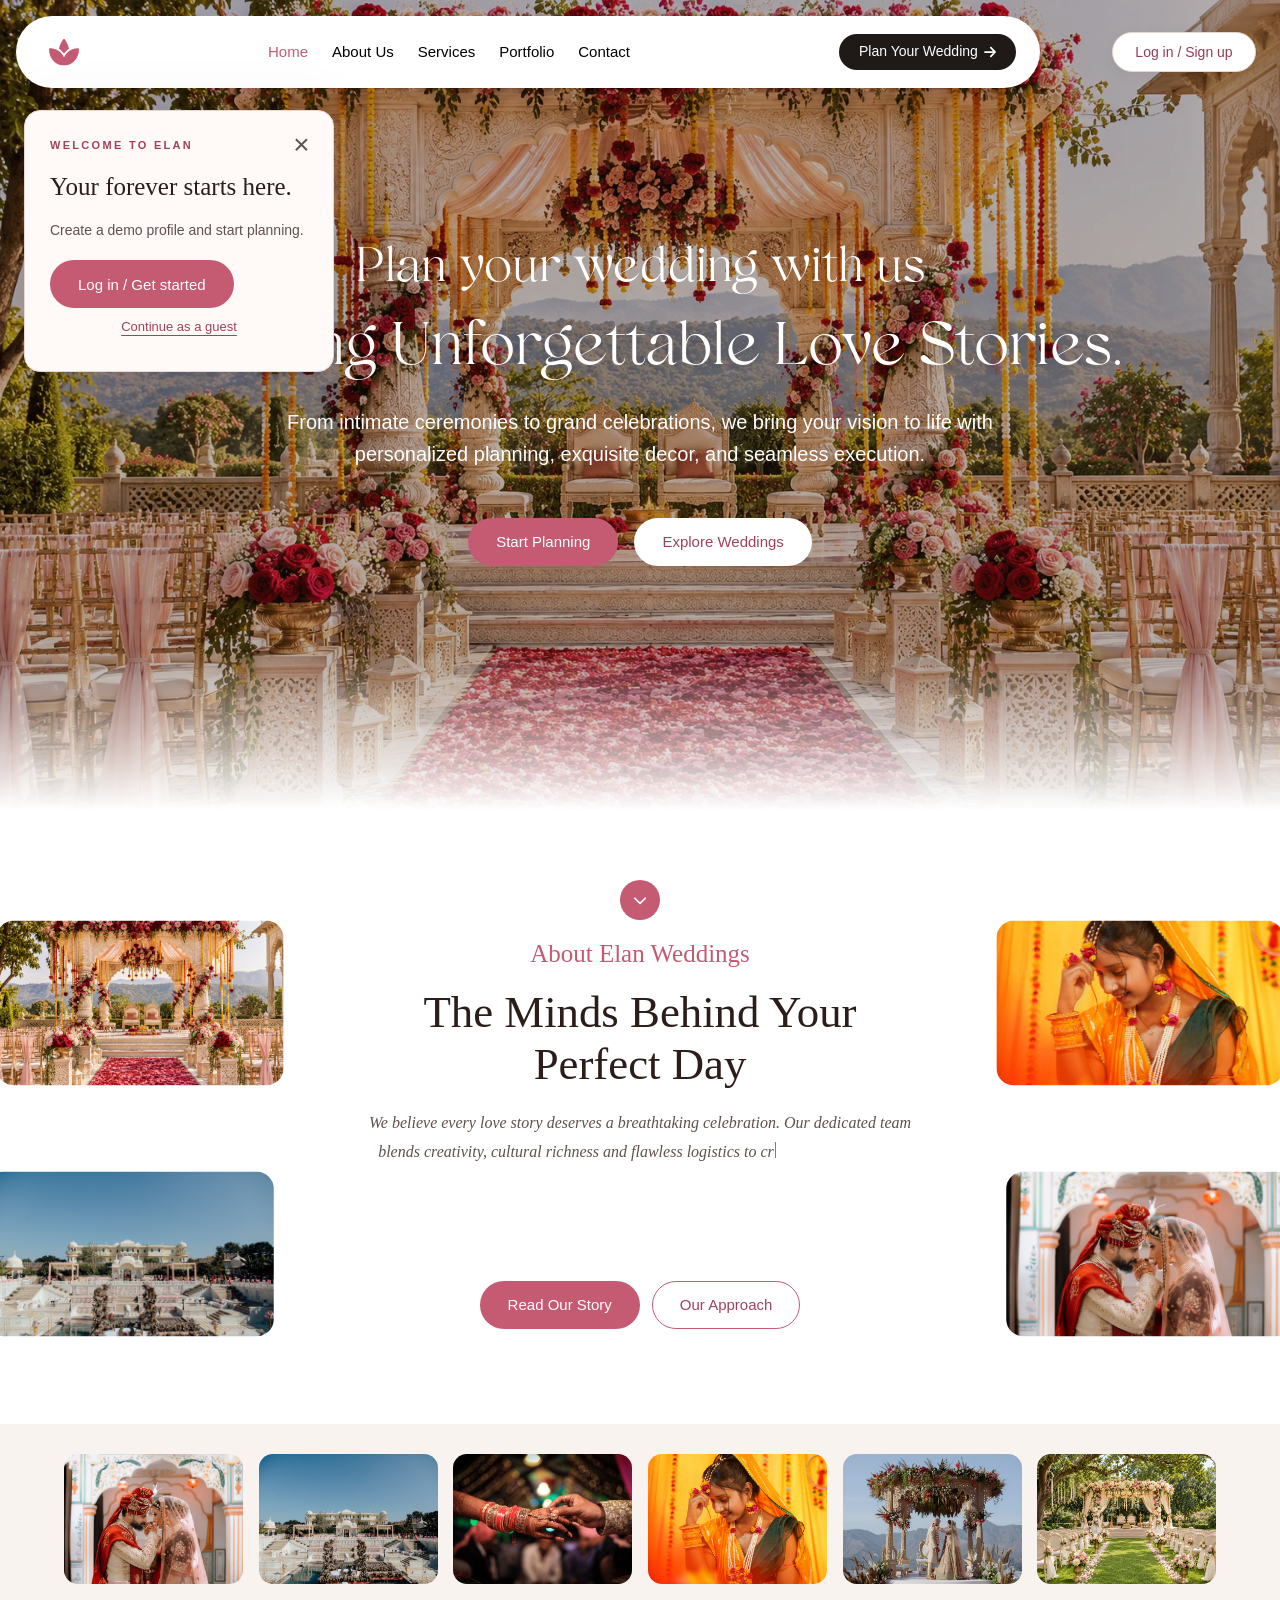
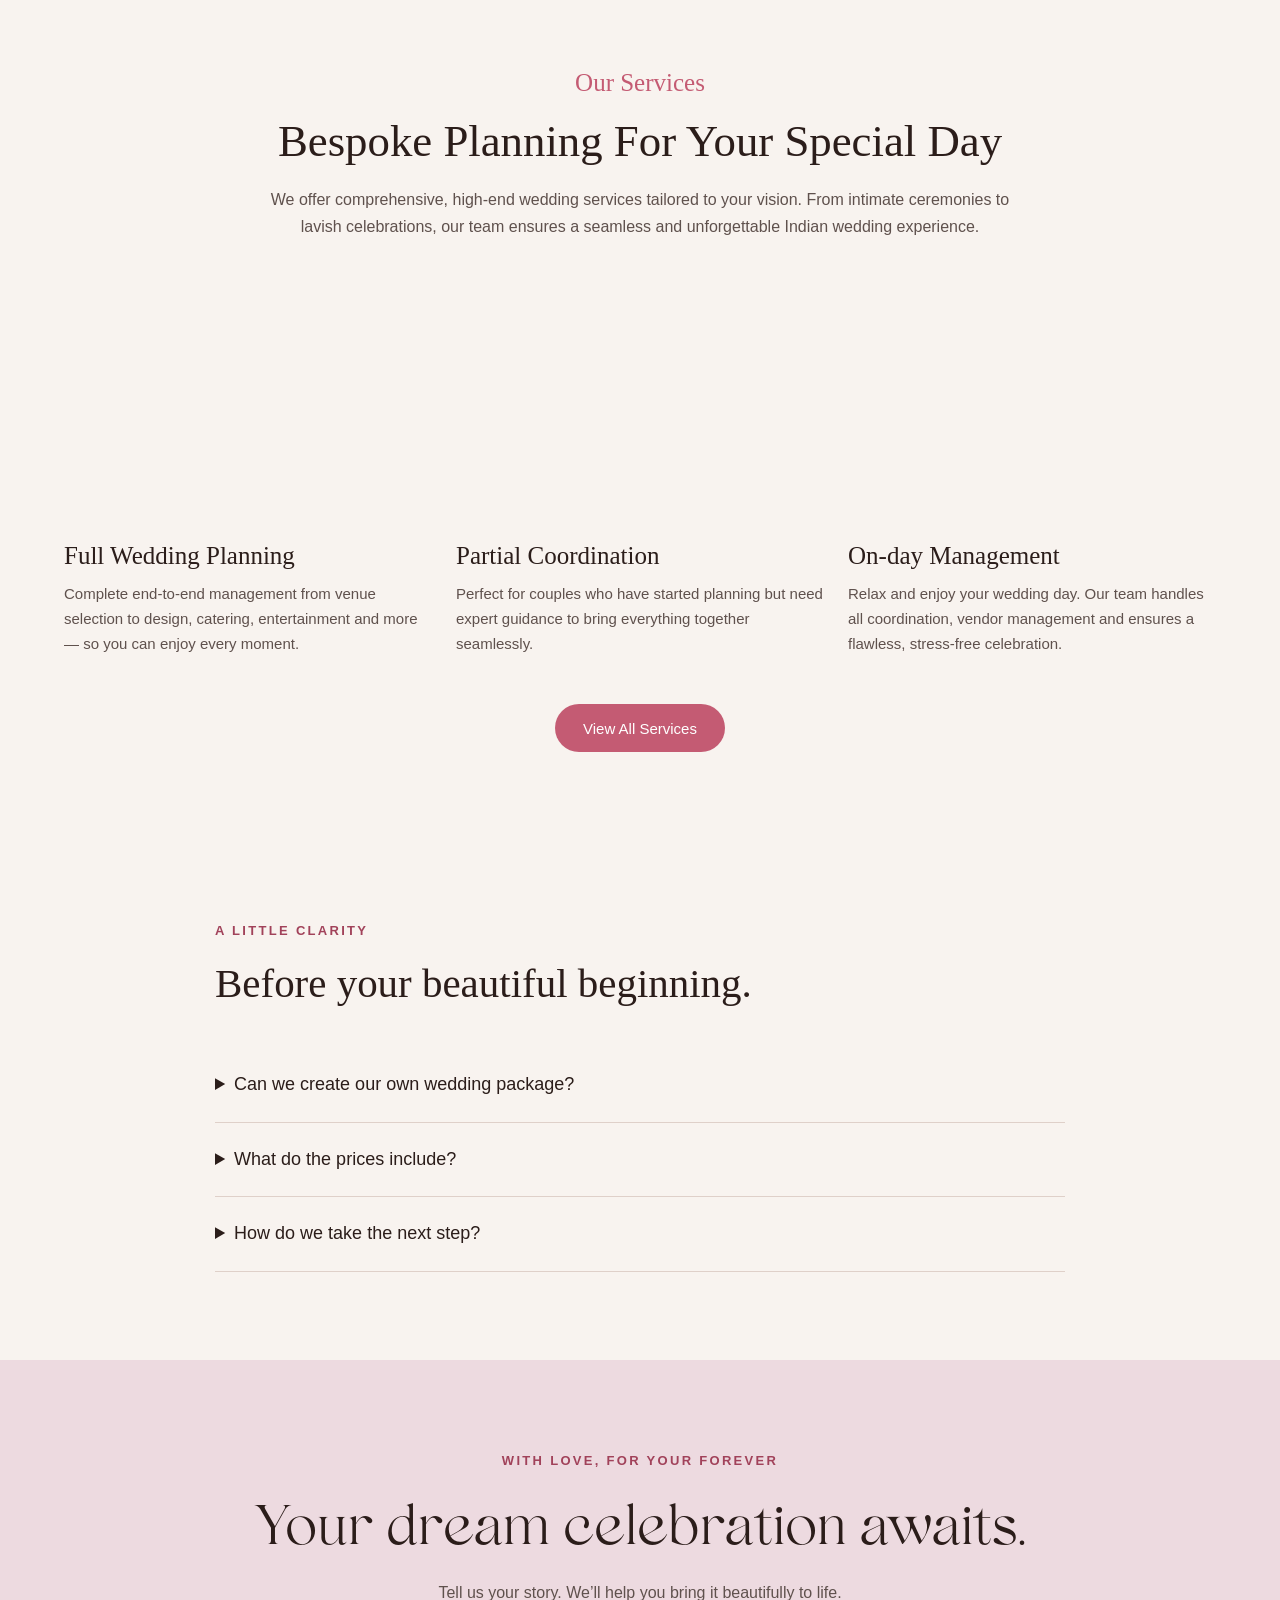
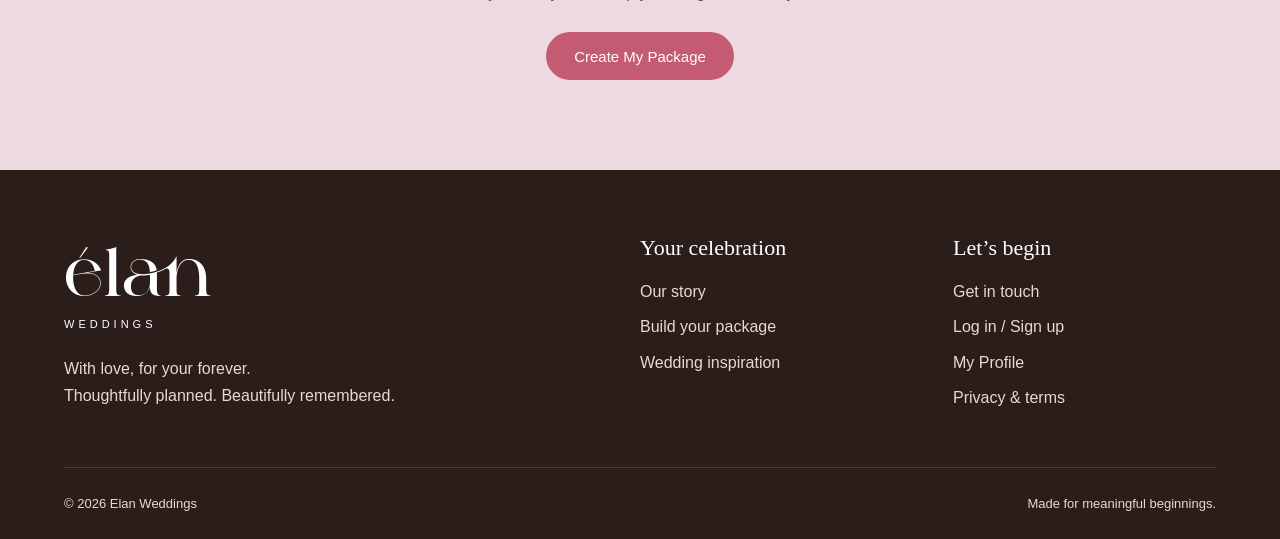
==== commit 0e6b166c: "Connect flat HTML CSS and JavaScript files" ====
--- a/index.html
+++ b/index.html
@@ -1,4 +1,4 @@
-<!DOCTYPE html><html lang="en"><head><meta charset="UTF-8"><meta name="viewport" content="width=device-width, initial-scale=1"><meta name="description" content="Elan Weddings — thoughtful Indian wedding planning, bespoke celebrations and a personalized wedding package builder."><meta name="theme-color" content="#c45b73"><title>Bespoke Indian Wedding Planning | Elan Weddings</title><link rel="icon" href="assets/b7664.svg" type="image/svg+xml"><script>document.documentElement.classList.add("js-motion");</script><link rel="stylesheet" href="css/index.css?v=page-css-1"><script src="js/index.js?v=page-js-1" defer></script></head><body data-page="index.html"><a class="skip" href="#main">Skip to content</a><header class="nav-wrap"><nav class="nav" aria-label="Main navigation"><a href="index.html" aria-label="Elan Weddings home"><img src="assets/b7664.svg" width="30" height="30" alt="Elan Weddings logo"></a><button class="menu-toggle" aria-expanded="false" aria-controls="nav-links" aria-label="Open navigation">☰</button><div class="nav-links" id="nav-links"><a href="index.html" class="active" aria-current="page">Home</a><a href="about.html">About Us</a><a href="custom-service-builder.html">Services</a><a href="portfolio.html">Portfolio</a><a href="contact.html">Contact</a></div><a class="nav-cta" href="custom-service-builder.html">Plan Your Wedding<img src="assets/c464f.svg" width="12" height="14" alt=""></a></nav></header><div class="account-access" aria-label="Account"><a href="login.html" data-account-link>Log in / Sign up</a></div><main id="main"><div class="intro" aria-hidden="true"><img src="assets/b7664.svg" alt=""><div class="intro-name">élan</div><p>WEDDINGS</p><span>Every love story deserves a beautiful beginning.</span></div><aside class="login-nudge" hidden aria-label="Planning profile"><button class="close" id="dismiss-login" aria-label="Dismiss login invitation">×</button><p class="eyebrow">WELCOME TO ELAN</p><h3>Your forever starts here.</h3><p>Create a demo profile and start planning.</p><button class="btn" data-login>Log in / Get started</button><button class="text-button" id="guest">Continue as a guest</button></aside>  <!-- ================= HERO ================= -->
+<!DOCTYPE html><html lang="en"><head><meta charset="UTF-8"><meta name="viewport" content="width=device-width, initial-scale=1"><meta name="description" content="Elan Weddings — thoughtful Indian wedding planning, bespoke celebrations and a personalized wedding package builder."><meta name="theme-color" content="#c45b73"><title>Bespoke Indian Wedding Planning | Elan Weddings</title><link rel="icon" href="assets/b7664.svg" type="image/svg+xml"><script>document.documentElement.classList.add("js-motion");</script><link rel="stylesheet" href="index.css?v=flat-css-1"><script src="index.js?v=flat-js-1" defer></script></head><body data-page="index.html"><a class="skip" href="#main">Skip to content</a><header class="nav-wrap"><nav class="nav" aria-label="Main navigation"><a href="index.html" aria-label="Elan Weddings home"><img src="assets/b7664.svg" width="30" height="30" alt="Elan Weddings logo"></a><button class="menu-toggle" aria-expanded="false" aria-controls="nav-links" aria-label="Open navigation">☰</button><div class="nav-links" id="nav-links"><a href="index.html" class="active" aria-current="page">Home</a><a href="about.html">About Us</a><a href="custom-service-builder.html">Services</a><a href="portfolio.html">Portfolio</a><a href="contact.html">Contact</a></div><a class="nav-cta" href="custom-service-builder.html">Plan Your Wedding<img src="assets/c464f.svg" width="12" height="14" alt=""></a></nav></header><div class="account-access" aria-label="Account"><a href="login.html" data-account-link>Log in / Sign up</a></div><main id="main"><div class="intro" aria-hidden="true"><img src="assets/b7664.svg" alt=""><div class="intro-name">élan</div><p>WEDDINGS</p><span>Every love story deserves a beautiful beginning.</span></div><aside class="login-nudge" hidden aria-label="Planning profile"><button class="close" id="dismiss-login" aria-label="Dismiss login invitation">×</button><p class="eyebrow">WELCOME TO ELAN</p><h3>Your forever starts here.</h3><p>Create a demo profile and start planning.</p><button class="btn" data-login>Log in / Get started</button><button class="text-button" id="guest">Continue as a guest</button></aside>  <!-- ================= HERO ================= -->
   <div class="hero">
     <img class="hero-bg" src="assets/wedding-hero-hd.webp" alt="">
     <div class="hero-shade"></div>
--- a/index.css
+++ b/index.css
@@ -0,0 +1,1836 @@
+@font-face {
+  font-family: Svetze;
+  src: url('assets/Svetze.otf')
+}
+@font-face {
+  font-family: Against;
+  src: url('assets/Against regular.ttf')
+}
+* {
+  box-sizing: border-box
+}
+html {
+  scroll-behavior: smooth;
+  scroll-padding-top: 115px
+}
+body {
+  margin: 0;
+  background: #f8f3ef;
+  color: #5f514d;
+  font: 16px/1.65 Arial,sans-serif
+}
+h1,h2,h3,p {
+  margin: 0 0 18px
+}
+h1,h2,h3 {
+  font-family: Georgia,serif;
+  font-weight: 400;
+  color: #2b1d1a;
+  line-height: 1.17
+}
+h1 {
+  font-size: clamp(40px,5vw,68px)
+}
+h2 {
+  font-size: clamp(30px,3.2vw,46px)
+}
+h3 {
+  font-size: 25px
+}
+a {
+  color: inherit;
+  text-decoration: none
+}
+button,input,textarea,select {
+  font: inherit
+}
+button,a,input,textarea,select {
+  -webkit-tap-highlight-color: transparent
+}
+button {
+  cursor: pointer
+}
+button: disabled {
+  cursor: not-allowed;
+  opacity: .5
+}
+img {
+  display: block;
+  max-width: 100%;
+  object-fit: cover
+}
+button {
+  color: inherit
+}
+a: focus-visible,button:focus-visible,summary:focus-visible {
+  outline: 3px solid #8c354c;
+  outline-offset: 5px
+}
+input: focus,select:focus,textarea:focus {
+  outline: 2px solid #c45b73;
+  outline-offset: 2px
+}
+[hidden] {
+  display: none!important
+}
+.container {
+  width: min(1152px,calc(100% - 48px));
+  margin: auto
+}
+.section {
+  padding-top: 88px;
+  padding-bottom: 88px
+}
+.eyebrow,.step-kicker {
+  font-size: 13px;
+  letter-spacing: 2.3px;
+  font-weight: 600;
+  color: #a1425a;
+  text-transform: uppercase
+}
+.btn {
+  display: inline-flex;
+  justify-content: center;
+  align-items: center;
+  gap: 12px;
+  min-height: 48px;
+  padding: 12px 27px;
+  border: 1px solid transparent;
+  border-radius: 999px;
+  background: #c45b73;
+  color: white;
+  font-size: 15px;
+  line-height: 1.4;
+  transition: background .2s,transform .2s
+}
+.btn:hover {
+  background: #a5435a;
+  transform: translateY(-2px)
+}
+.btn-outline {
+  background: transparent;
+  border-color: #c45b73;
+  color: #a1425a
+}
+.btn-outline:hover {
+  color: white
+}
+.text-button {
+  background: none;
+  border: 0;
+  padding: 8px 0;
+  color: #a1425a;
+  text-decoration: underline;
+  text-underline-offset: 4px
+}
+.small {
+  font-size: 13px;
+  line-height: 1.6
+}
+.skip {
+  position: fixed;
+  left: 16px;
+  top: -100px;
+  background: white;
+  z-index: 100;
+  padding: 12px
+}
+.skip:focus {
+  top: 10px
+}
+
+/* Exact home-page desktop navigation dimensions, shared on every page. */
+.nav-wrap {
+  position: absolute;
+  top: 0;
+  left: 0;
+  width: 100%;
+  z-index: 20
+}
+.nav {
+  position: relative;
+  display: flex;
+  align-items: center;
+  width: 1024px;
+  max-width: calc(100% - 32px);
+  height: 72px;
+  margin: 16px auto 0;
+  padding: 0 24px 0 33px;
+  border-radius: 9999px;
+  background: #fff;
+  box-shadow: 0 4px 24px #2b1d1a09
+}
+.nav>a:first-child {
+  flex-shrink: 0
+}
+.nav-links {
+  display: flex;
+  gap: 40px;
+  margin-left: 168.5px;
+  font-size: 15px;
+  line-height: 22px;
+  white-space: nowrap
+}
+.nav-links a {
+  color: #000
+}
+.nav-links a.active,.nav-links a:hover {
+  color: #c45b73
+}
+.nav-cta {
+  display: flex;
+  align-items: center;
+  justify-content: space-between;
+  width: 177px;
+  flex-shrink: 0;
+  height: 36px;
+  margin-left: auto;
+  padding: 0 20px;
+  border-radius: 9999px;
+  background: #1f1a18;
+  color: #fff;
+  font-size: 14px;
+  white-space: nowrap
+}
+.menu-toggle {
+  display: none
+}
+.hero {
+  position: relative;
+  min-height: 810px;
+  overflow: hidden;
+  background: #3a2a26;
+  padding: 240px 24px 160px;
+  text-align: center
+}
+.hero-bg,.hero-shade,.hero-fade {
+  position: absolute;
+  inset: 0;
+  width: 100%;
+  height: 100%
+}
+.hero-shade {
+  background: #21130f55
+}
+.hero-fade {
+  top: auto;
+  height: 160px;
+  background: linear-gradient(transparent,#fff)
+}
+.hero-text,.hero-buttons {
+  position: relative
+}
+.hero-small {
+  font-family: Svetze,Georgia,serif;
+  font-size: 48px;
+  color: #fff;
+  line-height: 1.15
+}
+.hero-big {
+  font-family: Svetze,Georgia,serif;
+  font-size: clamp(42px,4.7vw,66px);
+  color: white;
+  max-width: 1000px;
+  margin: 12px auto 22px;
+  text-shadow: 0 3px 12px #0003
+}
+.hero-desc {
+  max-width: 768px;
+  margin: auto;
+  color: #fff;
+  font-size: 20px;
+  line-height: 1.6
+}
+.hero-buttons {
+  display: flex;
+  gap: 16px;
+  justify-content: center;
+  margin-top: 48px
+}
+.btn-watch {
+  background: #fff;
+  color: #a1425a
+}
+.kicker {
+  font: 25px Georgia,serif;
+  color: #c45b73
+}
+.title {
+  font-size: clamp(30px,3.5vw,48px)
+}
+.about {
+  background: #fff;
+  padding: 55px 24px 80px
+}
+.about-inner {
+  position: relative;
+  max-width: 1320px;
+  margin: auto;
+  min-height: 420px;
+  display: grid;
+  grid-template-columns: 1fr 2fr 1fr;
+  gap: 24px;
+  align-items: center
+}
+.about-center {
+  grid-column: 2;
+  grid-row: 1/3;
+  text-align: center;
+  padding: 15px
+}
+.about-photo {
+  width: 100%;
+  height: 170px;
+  border-radius: 18px
+}
+.about-photo:nth-child(2) {
+  grid-row: 2;
+  transform: translateX(-10px)
+}
+.about-photo:nth-child(3) {
+  grid-column: 3;
+  grid-row: 1
+}
+.about-photo:nth-child(4) {
+  grid-column: 3;
+  grid-row: 2;
+  transform: translateX(10px)
+}
+.about-badge {
+  width: 40px;
+  height: 40px;
+  border-radius: 50%;
+  background: #c45b73;
+  display: grid;
+  place-items: center;
+  margin: 0 auto 20px
+}
+.about-text {
+  font-family: Georgia,serif;
+  font-style: italic;
+  line-height: 1.8
+}
+.about-buttons {
+  display: flex;
+  justify-content: center;
+  gap: 12px;
+  margin-top: 28px
+}
+.strip {
+  padding: 30px 24px
+}
+.strip-row {
+  max-width: 1152px;
+  display: grid;
+  grid-template-columns: repeat(6,1fr);
+  gap: 16px;
+  margin: auto
+}
+.strip-row img {
+  width: 100%;
+  height: 130px;
+  border-radius: 14px
+}
+.services {
+  padding: 55px 0 80px;
+  text-align: center
+}
+.lead {
+  max-width: 768px;
+  margin: 20px auto 38px
+}
+.cards {
+  display: grid;
+  grid-template-columns: repeat(3,1fr);
+  gap: 24px
+}
+.card {
+  text-align: left
+}
+.card img {
+  width: 100%;
+  height: 240px;
+  border-radius: 16px
+}
+.card h3 {
+  margin: 23px 0 12px
+}
+.card p {
+  font-size: 15px
+}
+.services>.container>.btn {
+  margin-top: 30px
+}
+.faq {
+  max-width: 850px
+}
+.faq h2 {
+  margin-bottom: 40px
+}
+details {
+  padding: 22px 0;
+  border-bottom: 1px solid #dfd0c9
+}
+summary {
+  cursor: pointer;
+  color: #2b1d1a;
+  font-size: 18px
+}
+details p {
+  margin: 20px 0 0
+}
+.invitation {
+  text-align: center;
+  padding: 90px 24px;
+  background: #eddae0
+}
+.invitation h2 {
+  font-family: Svetze,Georgia,serif;
+  font-size: clamp(38px,4.3vw,58px)
+}
+.invitation p {
+  margin-bottom: 26px
+}
+.page-heading {
+  padding: 166px 24px 55px;
+  text-align: center;
+  max-width: 1000px;
+  margin: auto
+}
+.page-heading>p:last-child {
+  max-width: 620px;
+  margin: 24px auto 0
+}
+.split {
+  display: grid;
+  grid-template-columns: 1fr 1fr;
+  gap: 80px;
+  align-items: center
+}
+.arch-photo {
+  width: 100%;
+  height: 560px;
+  border-radius: 220px 220px 18px 18px
+}
+.split .btn {
+  margin-top: 18px
+}
+.soft {
+  background: #efe4df
+}
+.soft .container>h2,.soft .container>.eyebrow {
+  text-align: center
+}
+.three-grid {
+  display: grid;
+  grid-template-columns: repeat(3,1fr);
+  gap: 50px;
+  margin-top: 55px
+}
+.flower {
+  display: block;
+  font-size: 38px;
+  color: #c45b73;
+  line-height: 1;
+  margin-bottom: 20px
+}
+.footer {
+  background: #2b1d1a;
+  color: #e8d9d1;
+  padding: 65px 0 0
+}
+.footer-grid {
+  display: grid;
+  grid-template-columns: 2fr 1fr 1fr;
+  gap: 50px
+}
+.footer h3 {
+  color: #fff;
+  font-size: 22px
+}
+.footer a,.footer .text-button {
+  display: block;
+  margin-bottom: 9px;
+  color: #e8d9d1
+}
+.wordmark {
+  font: 54px Against,Georgia,serif;
+  color: #fff!important
+}
+.wordmark span {
+  display: block;
+  font: 11px Arial,sans-serif;
+  letter-spacing: 4px;
+  margin: 8px 0 26px
+}
+.footer-bottom {
+  border-top: 1px solid #ffffff24;
+  padding: 25px 0;
+  margin-top: 40px;
+  display: flex;
+  justify-content: space-between;
+  font-size: 13px
+}
+
+.builder-cover {
+  width: min(1152px,calc(100% - 48px));
+  margin: 0 auto 60px;
+  height: 220px;
+  overflow: hidden;
+  border-radius: 16px
+}
+.builder-cover img {
+  width: 100%;
+  height: 100%
+}
+.builder-layout {
+  display: grid;
+  grid-template-columns: minmax(0,1fr) 310px;
+  gap: 34px;
+  align-items: start;
+  padding-bottom: 85px
+}
+.step {
+  padding: 0 0 40px;
+  margin-bottom: 38px;
+  border-bottom: 1px solid #dfd0c9
+}
+.step-number {
+  display: none
+}
+.step h2 {
+  font-size: 32px
+}
+.step-sub {
+  font-size: 15px
+}
+.step .cards {
+  grid-template-columns: repeat(2,1fr);
+  gap: 16px
+}
+.option-card {
+  position: relative;
+  padding: 0 0 18px;
+  overflow: hidden;
+  background: white;
+  border: 1px solid #e4d8d2;
+  border-radius: 14px;
+  text-align: left;
+  transition: border-color .2s,box-shadow .2s
+}
+.option-card:hover {
+  border-color: #c45b73
+}
+.option-card.selected {
+  border: 2px solid #c45b73;
+  box-shadow: 0 0 0 3px #c45b7318
+}
+.card-media {
+  position: relative;
+  display: block
+}
+.card-media img {
+  width: 100%;
+  height: 150px
+}
+.badge {
+  position: absolute;
+  right: 12px;
+  top: 12px;
+  background: white;
+  border: 1px solid #ccc;
+  width: 25px;
+  height: 25px;
+  border-radius: 50%
+}
+.selected .badge {
+  background: #c45b73;
+  border-color: #c45b73
+}
+.selected .badge:after {
+  content: '✓';
+  display: block;
+  text-align: center;
+  color: white;
+  line-height: 23px
+}
+.card-title,.card-desc,.card-price {
+  display: block;
+  padding: 0 17px
+}
+.card-title {
+  font: 21px/1.25 Georgia,serif;
+  color: #2b1d1a;
+  margin-top: 18px
+}
+.card-desc {
+  font-size: 14px;
+  line-height: 1.5;
+  margin: 10px 0;
+  min-height: 42px
+}
+.card-price {
+  font-size: 16px;
+  font-weight: bold;
+  color: #a1425a
+}
+.sidebar {
+  position: sticky;
+  top: 24px
+}
+.sidebar-card {
+  background: #fff;
+  border: 1px solid #e4d8d2;
+  border-radius: 18px;
+  padding: 26px
+}
+.sidebar h2 {
+  font-size: 31px
+}
+.sidebar-card>p {
+  font-size: 14px
+}
+.sidebar .btn {
+  width: 100%;
+  margin-top: 10px;
+  padding: 12px
+}
+.package-row {
+  display: grid;
+  grid-template-columns: 1fr auto;
+  gap: 12px;
+  padding: 14px 0;
+  border-bottom: 1px solid #eee3df;
+  font-size: 14px
+}
+.package-row small {
+  display: block;
+  color: #94756c;
+  text-transform: capitalize
+}
+.remove-item {
+  border: 0;
+  background: none;
+  color: #a1425a;
+  padding: 0 0 0 7px;
+  font-size: 19px
+}
+.package-total {
+  padding: 22px 0;
+  display: flex;
+  flex-direction: column;
+  gap: 8px
+}
+.package-total strong {
+  font: 32px Georgia,serif;
+  color: #2b1d1a
+}
+.filters {
+  display: flex;
+  gap: 12px;
+  justify-content: center;
+  margin-bottom: 40px;
+  flex-wrap: wrap
+}
+.filter {
+  border: 1px solid #c45b734d;
+  border-radius: 30px;
+  padding: 10px 24px;
+  background: transparent
+}
+.filter.active {
+  background: #c45b73;
+  color: white
+}
+.gallery {
+  display: grid;
+  grid-template-columns: repeat(3,1fr);
+  gap: 40px 26px
+}
+.gallery-card {
+  padding: 0 0 20px;
+  background: none;
+  border: 0;
+  text-align: left
+}
+.gallery-card img {
+  width: 100%;
+  height: 340px;
+  border-radius: 150px 150px 12px 12px;
+  transition: filter .3s
+}
+.gallery-card:hover img {
+  filter: brightness(.88)
+}
+.gallery-meta {
+  display: block;
+  margin: 22px 0 10px;
+  color: #a1425a;
+  font-size: 13px;
+  letter-spacing: 1px
+}
+.gallery-card h2 {
+  font-size: 28px;
+  margin-bottom: 12px
+}
+.text-link {
+  font-size: 14px;
+  text-decoration: underline;
+  text-underline-offset: 5px
+}
+.contact-layout {
+  display: grid;
+  grid-template-columns: 1fr 1.6fr;
+  gap: 65px;
+  padding-top: 20px
+}
+.contact-info img {
+  width: 100%;
+  height: 270px;
+  border-radius: 140px 140px 12px 12px;
+  margin-bottom: 30px
+}
+.contact-info a {
+  display: block;
+  color: #a1425a
+}
+.contact-info h2 {
+  font-size: 32px
+}
+.form-panel {
+  padding: 35px;
+  border: 1px solid #e6d9d3;
+  border-radius: 18px;
+  background: white
+}
+.form-panel h2 {
+  font-size: 34px
+}
+.form-grid {
+  display: grid;
+  grid-template-columns: 1fr 1fr;
+  gap: 0 20px
+}
+label {
+  display: block;
+  font-size: 14px;
+  color: #48342e;
+  margin-bottom: 20px
+}
+input,select,textarea {
+  width: 100%;
+  padding: 12px;
+  border: 1px solid #d8c8c1;
+  border-radius: 8px;
+  margin-top: 7px;
+  background: #fffcfa;
+  color: #38251f
+}
+textarea {
+  resize: vertical
+}
+.consent {
+  display: flex;
+  align-items: center;
+  gap: 8px
+}
+.consent input {
+  width: 17px;
+  height: 17px;
+  margin: 0
+}
+.consent a {
+  text-decoration: underline
+}
+.prose {
+  max-width: 800px;
+  padding-top: 20px
+}
+.prose h2 {
+  font-size: 28px;
+  margin-top: 32px
+}
+#enquiry-result {
+  background: #f8f3ef;
+  padding: 22px;
+  margin-top: 25px;
+  border-radius: 12px
+}
+#enquiry-result .btn {
+  margin-top: 12px
+}
+#contact-package {
+  margin-top: 28px;
+  padding: 20px;
+  border: 1px solid #d8c8c1;
+  border-radius: 12px
+}
+#contact-package:empty {
+  display: none
+}
+
+dialog {
+  border: 1px solid #dfcdc5;
+  border-radius: 20px;
+  background: #fffaf7;
+  color: #5f514d;
+  padding: 40px;
+  width: min(520px,calc(100% - 32px));
+  max-height: 90vh;
+  overflow: auto;
+  box-shadow: 0 20px 100px #0003
+}
+dialog: :backdrop {
+  background: #23161299;
+  backdrop-filter: blur(5px)
+}
+dialog h2 {
+  font-size: 34px
+}
+body: has(dialog[open]) {
+  overflow: hidden
+}
+.close {
+  position: absolute;
+  right: 14px;
+  top: 10px;
+  border: 0;
+  background: none;
+  font-size: 28px;
+  color: #5f514d;
+  width: 35px;
+  height: 35px
+}
+.story-dialog {
+  padding: 0;
+  width: min(800px,calc(100% - 32px))
+}
+.story-dialog>img {
+  width: 100%;
+  height: 340px
+}
+.story-dialog>div {
+  padding: 35px
+}
+.story-dialog .close {
+  background: white;
+  border-radius: 50%
+}
+.login-nudge {
+  position: fixed;
+  z-index: 30;
+  left: 24px;
+  top: 110px;
+  padding: 25px;
+  width: 310px;
+  background: #fffaf7;
+  border: 1px solid #e7d7d0;
+  border-radius: 16px;
+  box-shadow: 0 15px 70px #2b1d1a24;
+  animation: appear .6s both
+}
+.login-nudge h3 {
+  font-size: 25px
+}
+.login-nudge p {
+  font-size: 14px
+}
+.login-nudge .eyebrow {
+  font-size: 11px
+}
+.login-nudge .text-button {
+  display: block;
+  margin: auto;
+  font-size: 13px
+}
+.intro {
+  position: fixed;
+  inset: 0;
+  z-index: 100;
+  display: flex;
+  flex-direction: column;
+  align-items: center;
+  justify-content: center;
+  background: #f8f3ef;
+  pointer-events: none;
+  animation: intro-exit .65s 1.8s forwards
+}
+.intro img {
+  width: 62px;
+  height: 62px;
+  animation: logo-bloom 1.5s both
+}
+.intro-name {
+  font: 100px Against,Georgia,serif;
+  color: #2b1d1a;
+  margin-top: 25px;
+  animation: appear 1.4s both
+}
+.intro>p {
+  letter-spacing: 7px;
+  font-size: 12px;
+  color: #a1425a
+}
+.intro>span {
+  font: italic 18px Georgia,serif;
+  margin-top: 20px
+}
+.reveal {
+  animation: appear .8s both
+}
+.reveal.pending {
+  opacity: 0;
+  transform: translateY(24px);
+  animation: none
+}
+.reveal.visible {
+  opacity: 1;
+  transform: none;
+  transition: opacity .8s,transform .8s
+}
+#toast {
+  position: fixed;
+  bottom: 25px;
+  left: 50%;
+  transform: translateX(-50%);
+  max-width: 90%;
+  border-radius: 12px;
+  background: #2b1d1a;
+  color: white;
+  padding: 14px 24px;
+  z-index: 150;
+  display: none
+}
+#toast.show {
+  display: block
+}
+@keyframes appear {
+  from {
+  opacity: 0;
+  transform: translateY(18px)
+}
+to {
+  opacity: 1;
+  transform: none
+}
+
+}
+@keyframes logo-bloom {
+  from {
+  opacity: 0;
+  transform: rotate(-60deg) scale(.5)
+}
+to {
+  opacity: 1;
+  transform: none
+}
+
+}
+@keyframes intro-exit {
+  to {
+  opacity: 0;
+  visibility: hidden
+}
+
+}
+
+@media(max-width:1100px) {
+  .nav-links {
+  margin-left: auto;
+  gap: 25px;
+  margin-right: 25px
+}
+.about-inner {
+  grid-template-columns: 1fr 2.5fr 1fr
+}
+.about-photo {
+  height: 150px
+}
+.builder-layout {
+  gap: 22px;
+  grid-template-columns: minmax(0,1fr) 290px
+}
+.gallery-card img {
+  height: 280px
+}
+.contact-layout {
+  gap: 30px
+}
+
+}
+
+@media(max-width:800px) {
+  .nav {
+  padding: 0 20px;
+  height: 72px
+}
+.nav-links {
+  display: none;
+  position: absolute;
+  top: 84px;
+  left: 0;
+  width: 100%;
+  margin: 0;
+  background: white;
+  border-radius: 22px;
+  padding: 20px;
+  box-shadow: 0 10px 30px #0002;
+  flex-direction: column;
+  gap: 0
+}
+.nav-links.open {
+  display: flex
+}
+.nav-links a {
+  padding: 10px
+}
+.menu-toggle {
+  display: block;
+  border: 0;
+  background: none;
+  font-size: 24px;
+  margin-left: auto;
+  margin-right: 20px
+}
+.nav-cta {
+  margin-left: 0
+}
+.hero {
+  min-height: 740px;
+  padding-top: 220px
+}
+.hero-small {
+  font-size: 35px
+}
+.hero-desc {
+  font-size: 17px
+}
+.about-inner {
+  display: block
+}
+.about-photo {
+  display: none
+}
+.about-center {
+  max-width: 600px;
+  margin: auto
+}
+.strip-row {
+  grid-template-columns: repeat(3,1fr)
+}
+.cards {
+  gap: 20px
+}
+.card img {
+  height: 180px
+}
+.card h3 {
+  font-size: 23px
+}
+.split {
+  gap: 35px
+}
+.arch-photo {
+  height: 450px
+}
+.three-grid {
+  gap: 25px
+}
+.builder-layout {
+  grid-template-columns: 1fr
+}
+.sidebar {
+  position: static;
+  grid-row: 1
+}
+.sidebar-card {
+  padding: 24px
+}
+.sidebar-card>.flower {
+  display: none
+}
+.package-total {
+  flex-direction: row;
+  align-items: center;
+  justify-content: space-between
+}
+.sidebar .btn {
+  width: auto;
+  display: inline-flex;
+  margin-right: 8px
+}
+.sidebar .text-button {
+  margin-left: 10px
+}
+.gallery {
+  grid-template-columns: repeat(2,1fr)
+}
+.contact-layout {
+  grid-template-columns: 1fr
+}
+.contact-info {
+  display: grid;
+  grid-template-columns: 1fr 1fr;
+  column-gap: 30px
+}
+.contact-info img {
+  grid-row: 1/7
+}
+.contact-info h2 {
+  font-size: 28px
+}
+.footer-grid {
+  gap: 30px
+}
+.login-nudge {
+  top: 105px;
+  left: 16px
+}
+.section {
+  padding-top: 60px;
+  padding-bottom: 60px
+}
+
+}
+
+@media(max-width:540px) {
+  .container {
+  width: calc(100% - 32px)
+}
+.nav-cta {
+  width: 160px;
+  padding: 0 14px;
+  font-size: 13px
+}
+.menu-toggle {
+  margin-right: 12px
+}
+.hero {
+  padding: 200px 22px 100px;
+  min-height: 750px
+}
+.hero-big {
+  font-size: 45px
+}
+.hero-small {
+  font-size: 30px
+}
+.hero-buttons {
+  gap: 10px;
+  flex-wrap: wrap
+}
+.hero-buttons .btn {
+  padding: 12px 20px
+}
+.about {
+  padding: 40px 12px
+}
+.about-center {
+  padding: 10px
+}
+.about-buttons {
+  flex-wrap: wrap
+}
+.strip {
+  padding: 20px 16px
+}
+.strip-row {
+  gap: 10px
+}
+.strip-row img {
+  height: 100px
+}
+.cards,.split,.three-grid {
+  grid-template-columns: 1fr
+}
+.card img {
+  height: 250px
+}
+.card {
+  margin-bottom: 20px
+}
+.services {
+  padding: 40px 0
+}
+.arch-photo {
+  height: 400px
+}
+.page-heading {
+  padding-top: 145px
+}
+.page-heading h1 {
+  font-size: 40px
+}
+.gallery {
+  gap: 28px 16px
+}
+.gallery-card img {
+  height: 220px
+}
+.gallery-card h2 {
+  font-size: 24px
+}
+.gallery-meta {
+  font-size: 11px;
+  letter-spacing: .3px
+}
+.filters {
+  gap: 8px
+}
+.filter {
+  padding: 9px 16px;
+  font-size: 14px
+}
+.step .cards {
+  gap: 12px
+}
+.card-media img {
+  height: 120px
+}
+.card-title {
+  font-size: 19px;
+  padding: 0 12px
+}
+.card-desc,.card-price {
+  padding: 0 12px
+}
+.card-desc {
+  min-height: 65px
+}
+.builder-cover {
+  height: 180px;
+  width: calc(100% - 32px)
+}
+.form-grid,.footer-grid {
+  grid-template-columns: 1fr
+}
+.form-panel {
+  padding: 24px 18px
+}
+.contact-info {
+  display: block
+}
+.contact-info img {
+  height: 300px
+}
+.footer-bottom {
+  display: block
+}
+.footer-bottom span {
+  display: block
+}
+.footer {
+  padding-top: 40px
+}
+.footer-grid {
+  gap: 25px
+}
+.story-dialog>img {
+  height: 240px
+}
+.intro-name {
+  font-size: 80px
+}
+.intro>span {
+  font-size: 15px
+}
+.login-nudge {
+  width: calc(100% - 32px);
+  max-width: 310px
+}
+.three-grid {
+  margin-top: 35px
+}
+.invitation {
+  padding: 65px 20px
+}
+
+}
+
+@media(prefers-reduced-motion:reduce) {
+  html {
+  scroll-behavior: auto
+}
+*,*:before,*:after {
+  animation-duration: .01ms!important;
+  animation-delay: 0s!important;
+  transition-duration: .01ms!important
+}
+.reveal.pending {
+  opacity: 1;
+  transform: none
+}
+.intro {
+  display: none
+}
+
+}
+
+
+/* Subtle softening for the seven generated wedding photographs. */
+img[src^="assets/wedding-"][src$="-hd.webp"] {
+  filter: blur(0.45px);
+}
+
+.gallery-card:hover img[src^="assets/wedding-"][src$="-hd.webp"] {
+  filter: blur(0.45px) brightness(.88);
+}
+
+
+/* Reusable soft text entrance: set --text-delay to stagger related elements. */
+.text-reveal {
+  animation: text-rise 1s cubic-bezier(.22,1,.36,1) both;
+  animation-delay: var(--text-delay, 0s);
+}
+
+.text-word {
+  display: inline-block;
+  animation: text-rise 1.1s cubic-bezier(.22,1,.36,1) both;
+  animation-delay: calc(var(--text-delay, 0s) + var(--word, 0) * 110ms);
+}
+
+/* Delays start at the shared handoff, 0.2s before the intro finishes. */
+.hero-small,
+.hero-big,
+.hero-desc,
+.hero-buttons {
+  --text-delay: 0s;
+}
+
+@keyframes text-rise {
+  from {
+  opacity: .28;
+  transform: translateY(22px);
+  filter: blur(4px);
+}
+
+  to {
+  opacity: 1;
+  transform: translateY(0);
+  filter: blur(0);
+}
+
+}
+
+@media (prefers-reduced-motion: reduce) {
+  .text-reveal, .text-word {
+  animation: none !important;
+  opacity: 1;
+  transform: none;
+  filter: none;
+}
+
+}
+
+
+/* Home photo frames: soft staggered entrances, preserving the image blur. */
+.photo-motion.photo-wait {
+  opacity: 0;
+  translate: 0 24px;
+  scale: .97;
+}
+
+.photo-motion.photo-in {
+  animation: photo-frame-rise 1.15s cubic-bezier(.22,1,.36,1) both;
+  animation-delay: var(--photo-delay, 0ms);
+}
+
+@keyframes photo-frame-rise {
+  from {
+  opacity: 0;
+  translate: 0 24px;
+  scale: .97;
+}
+
+  to {
+  opacity: 1;
+  translate: 0 0;
+  scale: 1;
+}
+
+}
+
+body[data-page="index.html"] .hero-bg {
+  animation: hero-photo-settle 3.8s cubic-bezier(.22,1,.36,1) 0s both;
+}
+
+@keyframes hero-photo-settle {
+  from {
+  transform: scale(1.045);
+}
+
+  to {
+  transform: scale(1);
+}
+
+}
+
+@media (prefers-reduced-motion: reduce) {
+  .photo-motion.photo-wait, .photo-motion.photo-in {
+  animation: none !important;
+  opacity: 1;
+  translate: none;
+  scale: none;
+}
+
+  body[data-page="index.html"] .hero-bg {
+  animation: none !important;
+  transform: none;
+}
+
+}
+
+
+/* About Elan: paired side entrances for the four surrounding photo frames. */
+.about-photo.photo-motion.photo-wait {
+  translate: var(--photo-x, 0px) 24px;
+}
+
+.about-photo.photo-motion.photo-in {
+  animation-name: about-frame-enter;
+  animation-duration: 1.35s;
+}
+
+@keyframes about-frame-enter {
+  from {
+  opacity: 0;
+  translate: var(--photo-x, 0px) 24px;
+  scale: .94;
+}
+
+  to {
+  opacity: 1;
+  translate: 0 0;
+  scale: 1;
+}
+
+}
+
+@media (prefers-reduced-motion: reduce) {
+  .about-photo.photo-motion.photo-wait, .about-photo.photo-motion.photo-in {
+  animation: none !important;
+  opacity: 1;
+  translate: none;
+  scale: none;
+}
+
+}
+
+
+/* Typewriter text reserves its complete layout while letters appear. */
+.typing-accessible {
+  position: absolute;
+  width: 1px;
+  height: 1px;
+  padding: 0;
+  margin: -1px;
+  overflow: hidden;
+  clip-path: inset(50%);
+  white-space: nowrap;
+  border: 0;
+}
+
+.typing-word {
+  white-space: nowrap;
+}
+
+.typing-character {
+  visibility: hidden;
+  position: relative;
+}
+
+.typing-character.typed {
+  visibility: visible;
+}
+
+.typing-cursor::after {
+  content: '';
+  position: absolute;
+  right: -2px;
+  bottom: .08em;
+  height: 1em;
+  border-right: 1px solid #c45b73;
+}
+
+@media (prefers-reduced-motion: reduce) {
+  .typing-character {
+  visibility: visible;
+}
+
+  .typing-cursor::after {
+  display: none;
+}
+
+}
+
+
+/* Pause page entrances from the first paint;
+  the intro itself continues. */
+html.js-motion body:has(.intro):not(.page-motion-started) :is(.text-reveal, .text-word, .hero-bg, .reveal, .photo-motion) {
+  animation-play-state: paused !important;
+}
+
+
+/* Demo signup and login share the site's rose and ivory styling. */
+.auth-demo-note {
+  font-size: 13px;
+  line-height: 1.6;
+  padding: 12px 15px;
+  border-radius: 10px;
+  background: #f1e5e1;
+}
+
+.auth-modes {
+  display: flex;
+  padding: 5px;
+  gap: 5px;
+  border-radius: 30px;
+  background: #f1e5e1;
+  margin: 24px 0;
+}
+
+.auth-mode {
+  flex: 1;
+  border: 0;
+  padding: 10px;
+  border-radius: 25px;
+  background: transparent;
+  font-size: 14px;
+}
+
+.auth-mode.active {
+  background: #fff;
+  color: #a1425a;
+  box-shadow: 0 2px 8px #2b1d1a0d;
+}
+
+.password-field {
+  display: flex;
+  align-items: center;
+  border: 1px solid #d8c8c1;
+  border-radius: 8px;
+  background: #fffcfa;
+  margin-top: -12px;
+}
+
+.password-field input {
+  min-width: 0;
+  margin: 0;
+  border: 0;
+  background: transparent;
+}
+
+.password-field button {
+  border: 0;
+  background: transparent;
+  color: #a1425a;
+  padding: 12px;
+  font-size: 14px;
+}
+
+#password-help {
+  margin: 7px 0 22px;
+}
+
+#auth-submit {
+  width: 100%;
+}
+
+#auth-success .btn,#auth-success .text-button {
+  display: flex;
+  width: 100%;
+  justify-content: center;
+  margin-top: 15px;
+}
+
+.auth-check {
+  display: grid;
+  place-items: center;
+  width: 50px;
+  height: 50px;
+  border-radius: 50%;
+  background: #eddae0;
+  color: #a1425a;
+  font-size: 26px;
+  margin: 25px 0 18px;
+}
+
+#profile-email {
+  overflow-wrap: anywhere;
+  color: #a1425a;
+}
+
+#login-status {
+  font-size: 14px;
+  margin: 18px 0 0;
+}
+
+
+/* Account access stays outside the original, unchanged navbar. */
+.account-access {
+  position: absolute;
+  z-index: 21;
+  top: 100px;
+  right: max(24px, calc((100% - 1024px) / 2));
+  display: flex;
+  gap: 8px;
+}
+
+.account-access a {
+  background: #fff;
+  border: 1px solid #e5d5ce;
+  border-radius: 24px;
+  padding: 8px 16px;
+  font-size: 14px;
+  color: #963d52;
+  box-shadow: 0 3px 14px #2b1d1a0d;
+}
+
+.account-access a:hover {
+  background: #eddae0;
+}
+
+.account-layout {
+  padding: 175px 0 85px;
+  display: grid;
+  grid-template-columns: 1fr 1fr;
+  gap: 70px;
+  align-items: start;
+}
+
+.account-story img {
+  width: 100%;
+  height: 300px;
+  border-radius: 150px 150px 16px 16px;
+  margin-bottom: 30px;
+}
+
+.account-story h2 {
+  font-size: 38px;
+}
+
+.account-form-panel {
+  padding: 35px;
+  background: #fffaf7;
+  border: 1px solid #dfcdc5;
+  border-radius: 20px;
+}
+
+.account-form-panel h1 {
+  font-size: 36px;
+}
+
+.profile-panel {
+  max-width: 760px;
+  padding: 35px;
+  margin-bottom: 85px;
+  border: 1px solid #dfcdc5;
+  border-radius: 20px;
+  background: #fffaf7;
+}
+
+.profile-avatar {
+  display: grid;
+  place-items: center;
+  width: 68px;
+  height: 68px;
+  border-radius: 50%;
+  background: #eddae0;
+  color: #a1425a;
+  font: 32px Georgia,serif;
+  margin-bottom: 22px;
+}
+
+.profile-panel dl {
+  border-top: 1px solid #e5d5ce;
+  padding-top: 20px;
+}
+
+.profile-panel dt {
+  font-size: 13px;
+  color: #a1425a;
+}
+
+.profile-panel dd {
+  margin: 4px 0 20px;
+  font-size: 18px;
+  overflow-wrap: anywhere;
+}
+
+.profile-actions {
+  display: flex;
+  gap: 12px;
+  flex-wrap: wrap;
+  margin-top: 25px;
+}
+
+@media(max-width:800px) {
+  .account-layout {
+  grid-template-columns: 1fr;
+  gap: 35px;
+}
+ .account-story img {
+  height: 220px;
+}
+ .account-form-panel {
+  padding: 25px;
+}
+
+}
+
+@media(max-width:540px) {
+  .account-access {
+  top: 100px;
+  right: 16px;
+}
+ .account-access a {
+  font-size: 13px;
+  padding: 7px 13px;
+}
+ .profile-panel {
+  padding: 24px;
+}
+ .account-access ~ main .page-heading {
+  padding-top: 170px;
+}
+
+}
+
+
+/* Navbar and fixed-size account button share one desktop header row. */
+.nav {
+  margin-top: 16px;
+}
+
+.account-access {
+  top: 32px;
+  right: 24px;
+}
+
+.account-access a {
+  display: inline-flex;
+  align-items: center;
+  justify-content: center;
+  width: 144px;
+  min-width: 144px;
+  height: 40px;
+  padding: 0 12px;
+  border-radius: 999px;
+  font-size: 14px;
+  line-height: 1;
+  white-space: nowrap;
+}
+
+.page-heading {
+  padding-top: 166px;
+}
+
+.account-layout {
+  padding-top: 175px;
+}
+
+.hero {
+  padding-top: 240px;
+}
+
+@media(min-width:801px) and (max-width:1399px) {
+  .nav {
+  width: calc(100% - 208px);
+  max-width: 1024px;
+  margin-left: 16px;
+  margin-right: 0;
+}
+
+  .nav-links {
+  margin-left: auto;
+  margin-right: 20px;
+  gap: 24px;
+}
+
+}
+
+@media(min-width:801px) and (max-width:1100px) {
+  .nav-links {
+  display: none;
+  position: absolute;
+  top: 84px;
+  left: 0;
+  width: 100%;
+  margin: 0;
+  background: white;
+  border-radius: 22px;
+  padding: 20px;
+  box-shadow: 0 10px 30px #0002;
+  flex-direction: column;
+  gap: 0;
+}
+
+  .nav-links.open {
+  display: flex;
+}
+
+  .nav-links a {
+  padding: 10px;
+}
+
+  .menu-toggle {
+  display: block;
+  border: 0;
+  background: none;
+  font-size: 24px;
+  margin-left: auto;
+  margin-right: 20px;
+}
+
+  .nav-cta {
+  margin-left: 0;
+}
+
+}
+
+/* Stack on small screens so the original mobile navbar does not overlap. */
+@media(max-width:800px) {
+  .nav {
+  margin-top: 64px;
+}
+
+  .account-access {
+  top: 12px;
+  right: 16px;
+}
+
+  .page-heading {
+  padding-top: 214px;
+}
+
+  .account-layout {
+  padding-top: 223px;
+}
+
+  .hero {
+  padding-top: 268px;
+}
+
+}
+
+@media(max-width:540px) {
+  .account-access a {
+  width: 144px;
+  min-width: 144px;
+  height: 40px;
+  padding: 0 12px;
+  font-size: 14px;
+}
+
+  .page-heading, .account-access ~ main .page-heading {
+  padding-top: 194px;
+}
+
+  .hero {
+  padding-top: 248px;
+}
+
+}
+
+
+
